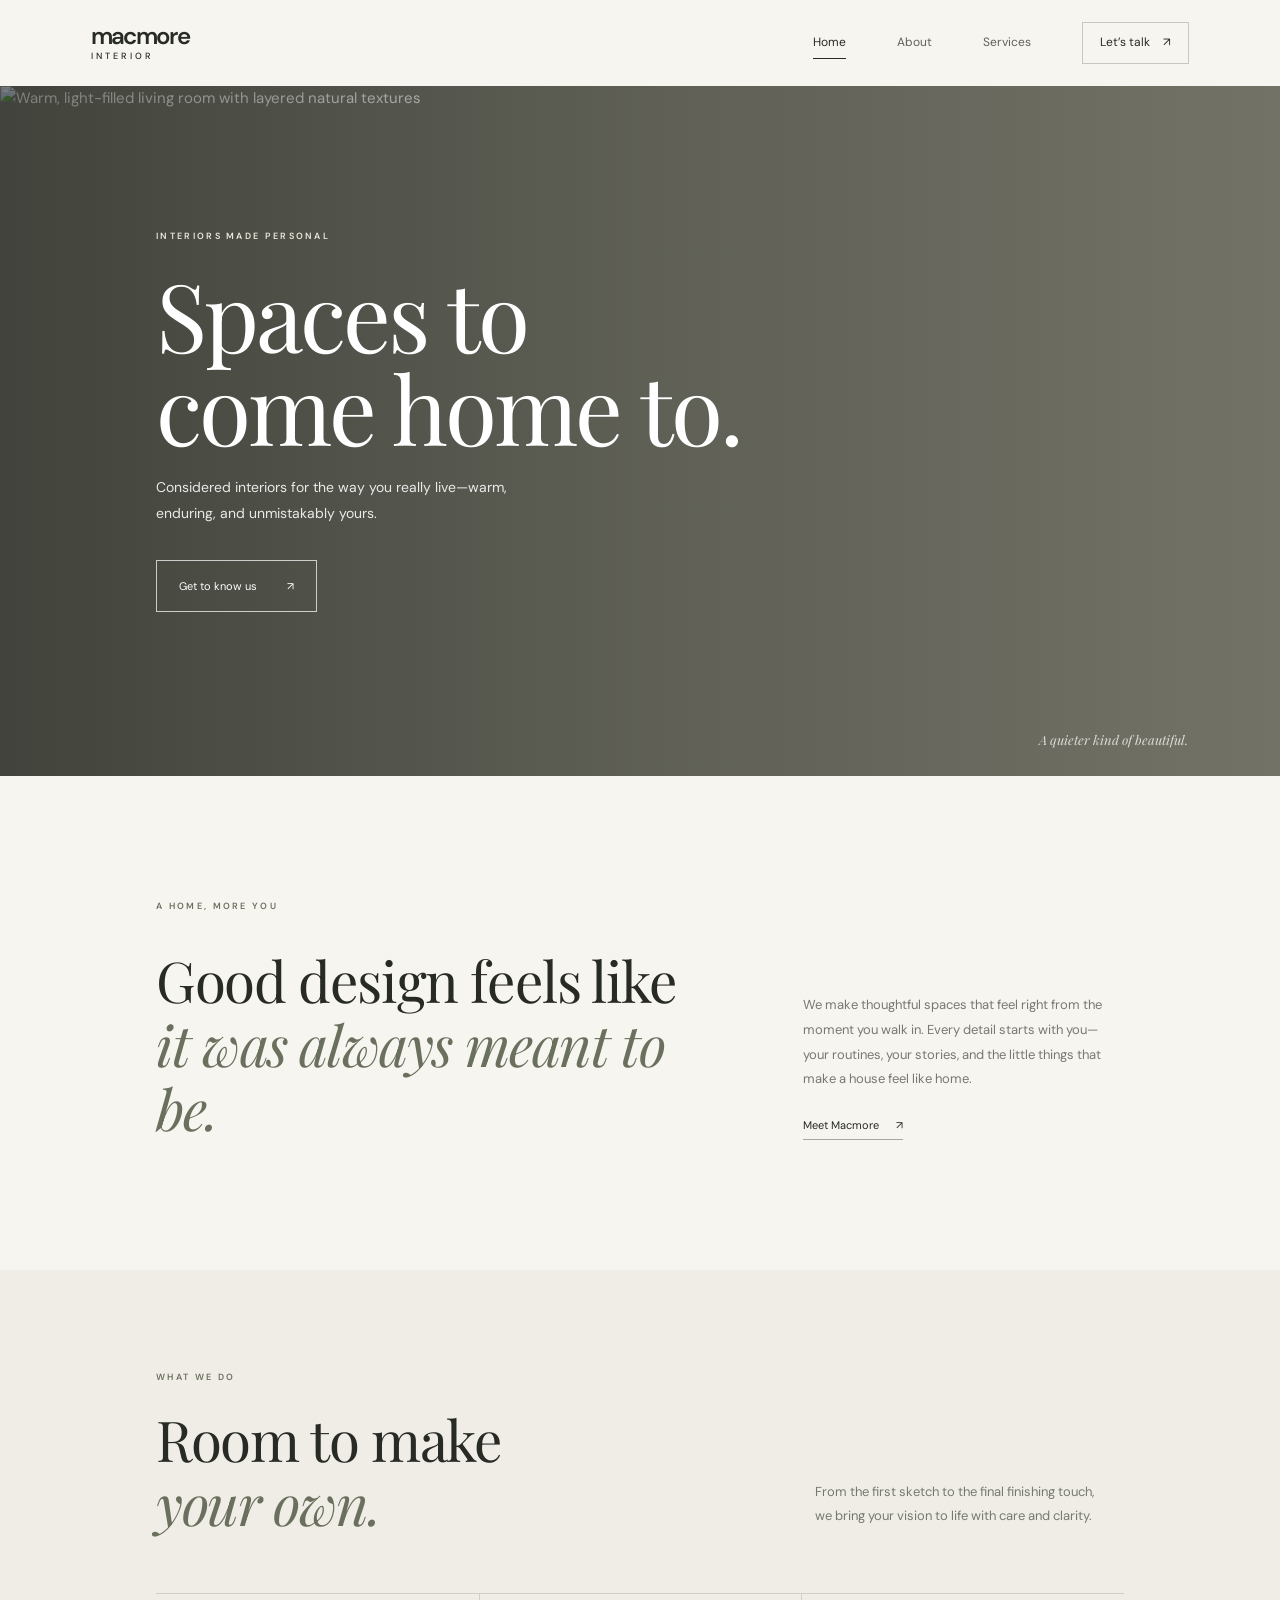
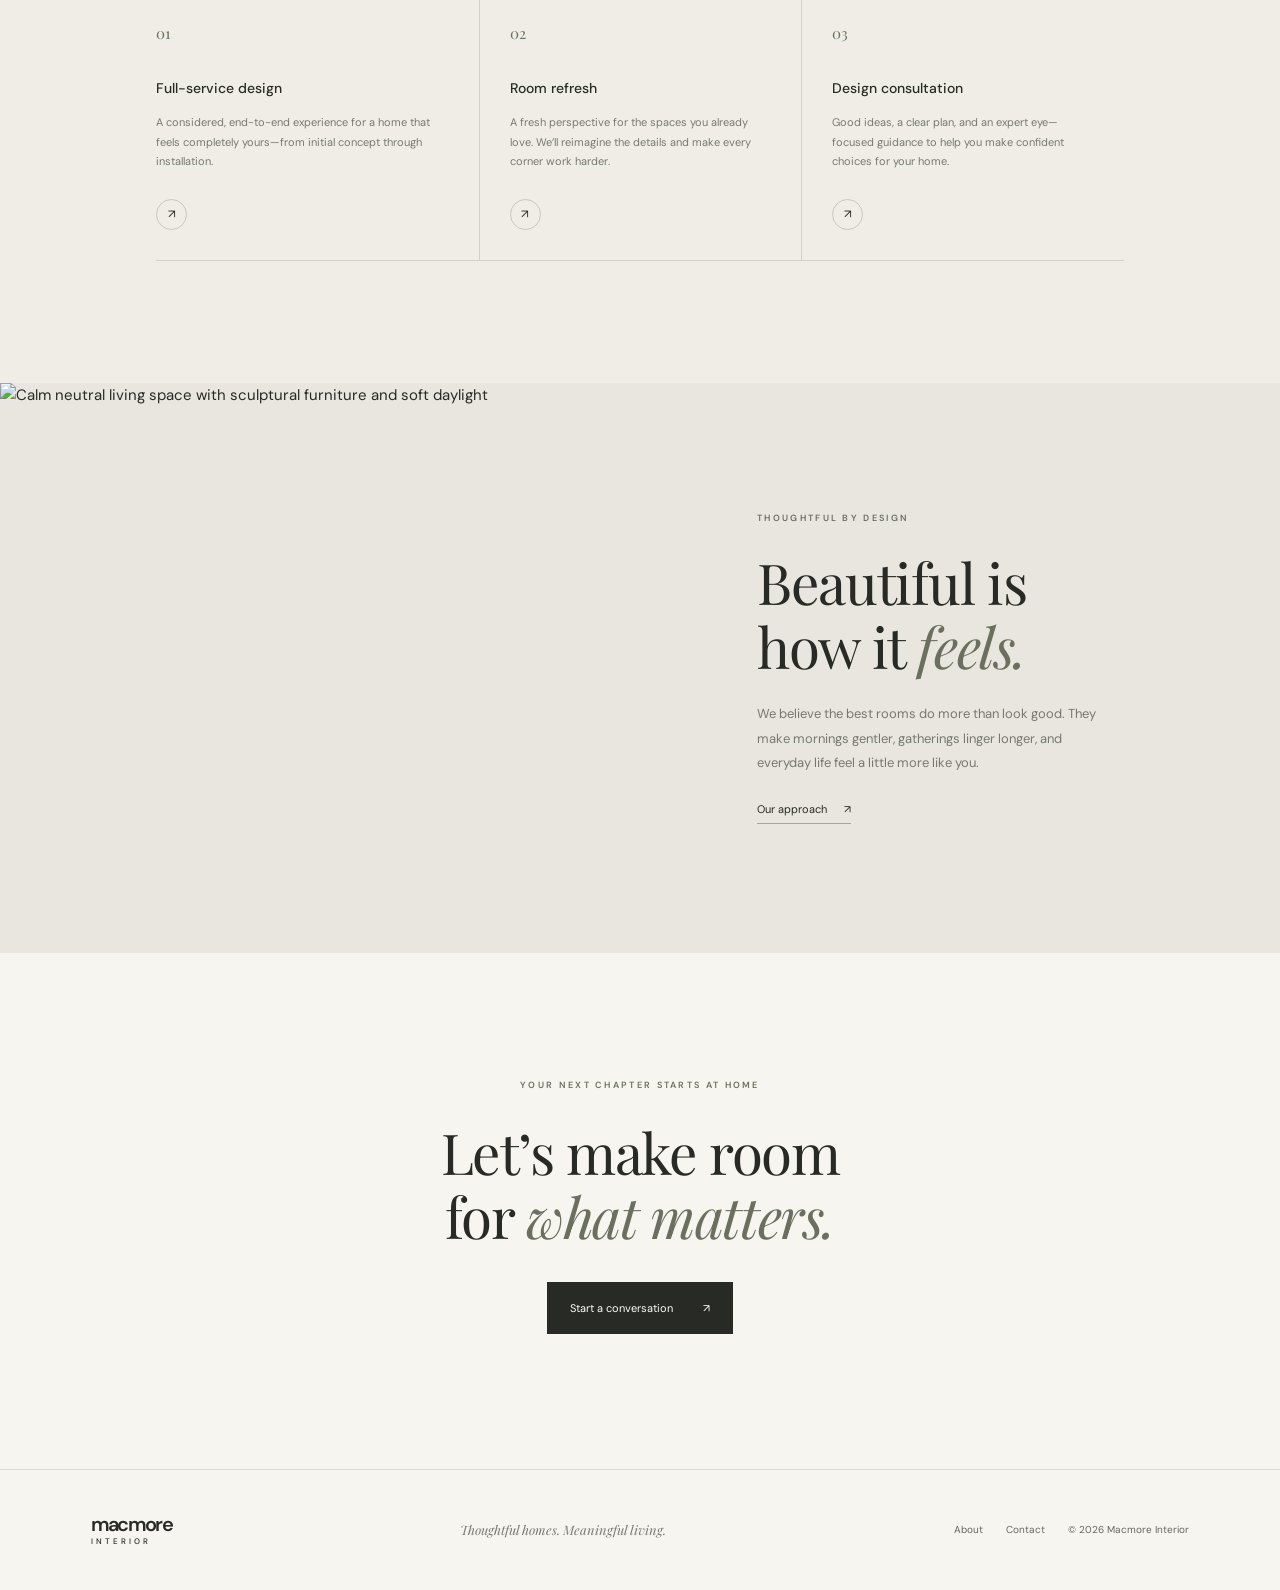
==== index.html @ ef2f01b0 "My interior design website files" ====
<!doctype html>
<html lang="en">
  <head>
    <meta charset="utf-8">
    <meta name="viewport" content="width=device-width, initial-scale=1">
    <meta name="theme-color" content="#f7f5f0">
    <meta name="description" content="Macmore Interior creates thoughtful, timeless interiors shaped around the way you live. Explore our design services and recent work.">
    <link rel="icon" href="data:,">
    <title>Macmore Interior | Spaces to come home to</title>
    <link rel="preconnect" href="https://fonts.googleapis.com">
    <link rel="preconnect" href="https://fonts.gstatic.com" crossorigin>
    <link href="https://fonts.googleapis.com/css2?family=DM+Sans:wght@400;500;600;700&family=Playfair+Display:wght@400;500;600&display=swap" rel="stylesheet">
    <link rel="stylesheet" href="style.css">
    <script src="script.js" defer></script>
  </head>
  <body>
    <header class="site-header">
      <a class="wordmark" href="index.html" aria-label="Macmore Interior home">macmore<span>interior</span></a>
      <button class="menu-toggle" type="button" aria-label="Open navigation" aria-expanded="false" aria-controls="primary-navigation">
        <span></span><span></span>
      </button>
      <nav class="site-nav" id="primary-navigation" aria-label="Main navigation">
        <a class="nav-link is-active" href="index.html" aria-current="page">Home</a>
        <a class="nav-link" href="about.html">About</a>
        <a class="nav-link" href="#services">Services</a>
        <a class="nav-link nav-contact" href="contact.html">Let’s talk <span aria-hidden="true">↗</span></a>
      </nav>
    </header>

    <main>
      <section class="hero">
        <img class="hero-image" src="https://images.unsplash.com/photo-1600210492486-724fe5c67fb0?auto=format&fit=crop&w=2200&q=85" alt="Warm, light-filled living room with layered natural textures">
        <div class="hero-shade"></div>
        <div class="hero-content">
          <p class="eyebrow eyebrow-light">INTERIORS MADE PERSONAL</p>
          <h1>Spaces to<br>come home to.</h1>
          <p class="hero-copy">Considered interiors for the way you really live—warm, enduring, and unmistakably yours.</p>
          <a class="button button-light" href="about.html">Get to know us <span aria-hidden="true">↗</span></a>
        </div>
        <p class="hero-caption">A quieter kind of beautiful.</p>
      </section>

      <section class="intro section-wrap">
        <p class="eyebrow">A HOME, MORE YOU</p>
        <div class="intro-content">
          <h2>Good design feels like<br><em>it was always meant to be.</em></h2>
          <div class="intro-note">
            <p>We make thoughtful spaces that feel right from the moment you walk in. Every detail starts with you—your routines, your stories, and the little things that make a house feel like home.</p>
            <a class="text-link" href="about.html">Meet Macmore <span aria-hidden="true">↗</span></a>
          </div>
        </div>
      </section>

      <section class="services section-wrap" id="services">
        <div class="section-heading">
          <div>
            <p class="eyebrow">WHAT WE DO</p>
            <h2>Room to make<br><em>your own.</em></h2>
          </div>
          <p class="section-aside">From the first sketch to the final finishing touch, we bring your vision to life with care and clarity.</p>
        </div>
        <div class="service-grid">
          <article class="service-card">
            <span class="service-number">01</span>
            <h3>Full-service design</h3>
            <p>A considered, end-to-end experience for a home that feels completely yours—from initial concept through installation.</p>
            <a class="round-link" href="contact.html" aria-label="Ask about full-service design">↗</a>
          </article>
          <article class="service-card">
            <span class="service-number">02</span>
            <h3>Room refresh</h3>
            <p>A fresh perspective for the spaces you already love. We’ll reimagine the details and make every corner work harder.</p>
            <a class="round-link" href="contact.html" aria-label="Ask about a room refresh">↗</a>
          </article>
          <article class="service-card">
            <span class="service-number">03</span>
            <h3>Design consultation</h3>
            <p>Good ideas, a clear plan, and an expert eye—focused guidance to help you make confident choices for your home.</p>
            <a class="round-link" href="contact.html" aria-label="Ask about a design consultation">↗</a>
          </article>
        </div>
      </section>

      <section class="feature">
        <div class="feature-image-wrap">
          <img src="https://images.unsplash.com/photo-1600607687939-ce8a6c25118c?auto=format&fit=crop&w=1400&q=85" alt="Calm neutral living space with sculptural furniture and soft daylight" loading="lazy">
        </div>
        <div class="feature-copy">
          <p class="eyebrow">THOUGHTFUL BY DESIGN</p>
          <h2>Beautiful is<br>how it <em>feels.</em></h2>
          <p>We believe the best rooms do more than look good. They make mornings gentler, gatherings linger longer, and everyday life feel a little more like you.</p>
          <a class="text-link" href="about.html">Our approach <span aria-hidden="true">↗</span></a>
        </div>
      </section>

      <section class="closing-cta section-wrap">
        <p class="eyebrow">YOUR NEXT CHAPTER STARTS AT HOME</p>
        <h2>Let’s make room<br>for <em>what matters.</em></h2>
        <a class="button button-dark" href="contact.html">Start a conversation <span aria-hidden="true">↗</span></a>
      </section>
    </main>

    <footer class="site-footer">
      <a class="wordmark footer-wordmark" href="index.html">macmore<span>interior</span></a>
      <p>Thoughtful homes. Meaningful living.</p>
      <div class="footer-links">
        <a href="about.html">About</a>
        <a href="contact.html">Contact</a>
        <span>© <span data-year></span> Macmore Interior</span>
      </div>
    </footer>
  </body>
</html>
---- style.css ----
:root {
  color-scheme: light;
  --paper: #f7f5f0;
  --paper-deep: #efede6;
  --ink: #282a25;
  --muted: #777970;
  --olive: #6b705e;
  --line: #dcdad2;
  --serif: "Playfair Display", Georgia, serif;
  --sans: "DM Sans", Arial, sans-serif;
}

* {
  box-sizing: border-box;
}

html {
  scroll-behavior: smooth;
}

body {
  margin: 0;
  background: var(--paper);
  color: var(--ink);
  font-family: var(--sans);
  font-size: 15px;
  line-height: 1.65;
  -webkit-font-smoothing: antialiased;
}

img {
  display: block;
  width: 100%;
}

a {
  color: inherit;
  text-decoration: none;
}

button,
input,
select,
textarea {
  font: inherit;
}

button,
a,
input,
select,
textarea {
  -webkit-tap-highlight-color: transparent;
}

a:focus-visible,
button:focus-visible,
input:focus-visible,
select:focus-visible,
textarea:focus-visible {
  outline: 2px solid var(--olive);
  outline-offset: 4px;
}

.site-header {
  position: relative;
  z-index: 5;
  display: flex;
  min-height: 86px;
  align-items: center;
  justify-content: space-between;
  padding: 0 7.1%;
  background: var(--paper);
}

.wordmark {
  display: inline-flex;
  flex-direction: column;
  font-size: 24px;
  font-weight: 600;
  letter-spacing: -1.7px;
  line-height: 0.93;
}

.wordmark span {
  margin-top: 5px;
  font-size: 9px;
  font-weight: 500;
  letter-spacing: 3px;
  text-transform: uppercase;
}

.site-nav {
  display: flex;
  align-items: center;
  gap: clamp(25px, 4vw, 58px);
}

.nav-link {
  position: relative;
  font-size: 12px;
  color: #5f6059;
  transition: color 180ms ease;
}

.nav-link:hover,
.nav-link.is-active {
  color: var(--ink);
}

.nav-link:not(.nav-contact)::after {
  position: absolute;
  right: 0;
  bottom: -6px;
  left: 0;
  height: 1px;
  background: currentColor;
  content: "";
  transform: scaleX(0);
  transform-origin: right;
  transition: transform 180ms ease;
}

.nav-link:not(.nav-contact):hover::after,
.nav-link:not(.nav-contact).is-active::after {
  transform: scaleX(1);
  transform-origin: left;
}

.nav-contact {
  display: inline-flex;
  min-height: 42px;
  align-items: center;
  gap: 13px;
  padding: 0 17px;
  border: 1px solid #c9c7bd;
  color: var(--ink);
  transition: background 180ms ease, border-color 180ms ease;
}

.nav-contact:hover,
.nav-contact.is-active {
  border-color: var(--ink);
  background: var(--ink);
  color: var(--paper);
}

.menu-toggle {
  display: none;
}

.hero {
  position: relative;
  display: flex;
  min-height: min(690px, calc(100svh - 86px));
  align-items: center;
  overflow: hidden;
  background: #77776b;
  color: #fff;
}

.hero-image,
.hero-shade {
  position: absolute;
  inset: 0;
  width: 100%;
  height: 100%;
}

.hero-image {
  object-fit: cover;
  object-position: center 57%;
}

.hero-shade {
  background: linear-gradient(90deg, rgb(27 29 25 / 58%) 0%, rgb(27 29 25 / 27%) 50%, rgb(27 29 25 / 5%) 100%);
}

.hero-content {
  position: relative;
  width: min(650px, 75%);
  margin-left: 12.2%;
  padding: 75px 0 95px;
}

.eyebrow {
  margin: 0 0 24px;
  color: var(--olive);
  font-size: 9px;
  font-weight: 600;
  letter-spacing: 2.3px;
  line-height: 1.5;
}

.eyebrow-light {
  color: #ebe8de;
}

h1,
h2,
h3,
p {
  margin-top: 0;
}

h1,
h2 {
  font-family: var(--serif);
  font-weight: 400;
}

.hero h1 {
  margin-bottom: 22px;
  font-size: clamp(56px, 7.4vw, 98px);
  letter-spacing: -3px;
  line-height: 0.98;
}

.hero-copy {
  max-width: 380px;
  margin-bottom: 34px;
  color: rgb(255 255 255 / 88%);
  font-size: 14px;
  line-height: 1.8;
}

.button {
  display: inline-flex;
  min-height: 52px;
  align-items: center;
  justify-content: center;
  gap: 30px;
  padding: 0 22px;
  border: 1px solid transparent;
  font-size: 11px;
  transition: background 180ms ease, color 180ms ease, border-color 180ms ease;
}

.button-light {
  border-color: rgb(255 255 255 / 72%);
  color: #fff;
}

.button-light:hover {
  background: #fff;
  color: var(--ink);
}

.button-dark {
  background: var(--ink);
  color: #fff;
}

.button-dark:hover {
  border-color: var(--ink);
  background: transparent;
  color: var(--ink);
}

.hero-caption {
  position: absolute;
  right: 7.2%;
  bottom: 26px;
  margin: 0;
  color: rgb(255 255 255 / 76%);
  font-family: var(--serif);
  font-size: 13px;
  font-style: italic;
}

.section-wrap {
  padding-right: 12.2%;
  padding-left: 12.2%;
}

.intro {
  padding-top: 124px;
  padding-bottom: 130px;
}

.intro > .eyebrow {
  margin-bottom: 34px;
}

.intro-content {
  display: grid;
  grid-template-columns: 1.28fr 0.72fr;
  align-items: end;
  gap: 8%;
}

.intro h2,
.section-heading h2,
.feature-copy h2,
.closing-cta h2,
.values-content h2,
.story-copy h2 {
  margin-bottom: 0;
  font-size: clamp(38px, 4.4vw, 58px);
  letter-spacing: -1.4px;
  line-height: 1.14;
}

h2 em,
h1 em {
  color: var(--olive);
  font-weight: 400;
}

.intro-note {
  max-width: 365px;
}

.intro-note p,
.section-aside,
.feature-copy > p:not(.eyebrow),
.story-copy > p {
  color: var(--muted);
  font-size: 13px;
  line-height: 1.9;
}

.intro-note p {
  margin-bottom: 20px;
}

.text-link {
  display: inline-flex;
  align-items: center;
  gap: 17px;
  padding-bottom: 5px;
  border-bottom: 1px solid #a6a69b;
  font-size: 11px;
  transition: gap 180ms ease;
}

.text-link:hover {
  gap: 24px;
}

.services {
  padding-top: 101px;
  padding-bottom: 122px;
  background: var(--paper-deep);
}

.section-heading {
  display: flex;
  align-items: end;
  justify-content: space-between;
  gap: 30px;
  margin-bottom: 58px;
}

.section-heading .eyebrow {
  margin-bottom: 22px;
}

.section-aside {
  width: 290px;
  margin: 0 2% 6px 0;
}

.service-grid {
  display: grid;
  grid-template-columns: repeat(3, 1fr);
  border-top: 1px solid #d2d0c8;
  border-bottom: 1px solid #d2d0c8;
}

.service-card {
  position: relative;
  min-height: 247px;
  padding: 27px 30px 30px 0;
}

.service-card + .service-card {
  padding-left: 30px;
  border-left: 1px solid #d2d0c8;
}

.service-number {
  display: block;
  margin-bottom: 31px;
  color: var(--olive);
  font-family: var(--serif);
  font-size: 15px;
}

.service-card h3 {
  margin-bottom: 13px;
  font-size: 14px;
  font-weight: 500;
}

.service-card p {
  max-width: 280px;
  margin-bottom: 27px;
  color: var(--muted);
  font-size: 11px;
  line-height: 1.8;
}

.round-link {
  display: grid;
  width: 31px;
  height: 31px;
  place-items: center;
  border: 1px solid #c9c7bd;
  border-radius: 50%;
  font-size: 12px;
  transition: background 180ms ease, color 180ms ease;
}

.round-link:hover {
  background: var(--ink);
  color: white;
}

.feature {
  display: grid;
  min-height: 570px;
  grid-template-columns: 1.05fr 0.95fr;
  background: #e8e6df;
}

.feature-image-wrap {
  min-height: 570px;
}

.feature-image-wrap img {
  height: 100%;
  object-fit: cover;
}

.feature-copy {
  display: flex;
  max-width: 610px;
  flex-direction: column;
  align-items: flex-start;
  justify-content: center;
  padding: 90px 13% 90px 14%;
}

.feature-copy .eyebrow {
  margin-bottom: 24px;
}

.feature-copy h2 {
  margin-bottom: 24px;
}

.feature-copy > p:not(.eyebrow) {
  max-width: 355px;
  margin-bottom: 24px;
}

.closing-cta {
  padding-top: 126px;
  padding-bottom: 135px;
  text-align: center;
}

.closing-cta .eyebrow {
  margin-bottom: 27px;
}

.closing-cta h2 {
  margin-bottom: 34px;
}

.page-hero {
  display: grid;
  min-height: 530px;
  grid-template-columns: 0.94fr 1.06fr;
  background: var(--paper-deep);
}

.page-hero-copy {
  display: flex;
  flex-direction: column;
  align-items: flex-start;
  justify-content: center;
  padding: 75px 8% 75px 13%;
}

.page-hero-copy .eyebrow {
  margin-bottom: 27px;
}

.page-hero h1,
.contact-intro h1 {
  margin-bottom: 22px;
  font-size: clamp(47px, 5.4vw, 72px);
  letter-spacing: -2px;
  line-height: 1.06;
}

.page-hero-copy > p:last-child {
  max-width: 410px;
  margin-bottom: 0;
  color: var(--muted);
  font-size: 13px;
  line-height: 1.9;
}

.page-hero-image {
  min-height: 530px;
}

.page-hero-image img {
  height: 100%;
  object-fit: cover;
}

.story {
  display: grid;
  grid-template-columns: 0.7fr 1.3fr;
  gap: 10%;
  padding-top: 123px;
  padding-bottom: 137px;
}

.story-label {
  display: flex;
  flex-direction: column;
  align-items: flex-start;
  justify-content: space-between;
}

.story-mark {
  color: #c8c8bb;
  font-family: var(--serif);
  font-size: clamp(75px, 11vw, 130px);
  line-height: 1;
}

.story-copy h2 {
  margin: 0 0 28px;
}

.story-copy > p {
  max-width: 620px;
}

.story-copy > p:last-child {
  margin-bottom: 0;
}

.values {
  display: grid;
  grid-template-columns: 1fr 1fr;
  background: var(--paper-deep);
}

.values-image {
  min-height: 700px;
}

.values-image img {
  height: 100%;
  object-fit: cover;
}

.values-content {
  padding: 92px 15% 85px 14%;
}

.values-content .eyebrow {
  margin-bottom: 22px;
}

.values-content h2 {
  margin-bottom: 39px;
}

.value-list article {
  display: grid;
  grid-template-columns: 35px 1fr;
  gap: 15px;
  padding: 19px 0;
  border-top: 1px solid #d2d0c8;
}

.value-list article > span {
  padding-top: 2px;
  color: var(--olive);
  font-family: var(--serif);
  font-size: 14px;
}

.value-list h3 {
  margin-bottom: 5px;
  font-size: 13px;
  font-weight: 500;
}

.value-list p {
  max-width: 345px;
  margin-bottom: 0;
  color: var(--muted);
  font-size: 11px;
  line-height: 1.8;
}

.contact-intro {
  padding-top: 109px;
  padding-bottom: 61px;
  text-align: center;
}

.contact-intro .eyebrow {
  margin-bottom: 22px;
}

.contact-intro h1 {
  font-size: clamp(51px, 6vw, 76px);
}

.contact-lede {
  max-width: 490px;
  margin: 0 auto;
  color: var(--muted);
  font-size: 13px;
  line-height: 1.9;
}

.contact-layout {
  display: grid;
  grid-template-columns: 0.8fr 1.2fr;
  gap: 12%;
  padding-top: 40px;
  padding-bottom: 132px;
}

.contact-details {
  display: flex;
  flex-direction: column;
  justify-content: space-between;
  padding: 10px 0 18px;
}

.contact-details .eyebrow {
  margin-bottom: 15px;
}

.contact-detail-copy {
  max-width: 290px;
  color: var(--muted);
  font-size: 12px;
  line-height: 1.9;
}

.contact-note {
  display: flex;
  align-items: center;
  gap: 15px;
  margin-top: 55px;
  color: var(--olive);
}

.note-star {
  font-size: 25px;
}

.contact-note p {
  margin: 0;
  font-family: var(--serif);
  font-size: 14px;
  font-style: italic;
  line-height: 1.6;
}

.contact-form {
  display: flex;
  flex-direction: column;
}

.form-row {
  display: flex;
  flex-direction: column;
  margin-bottom: 24px;
}

.form-row label {
  margin-bottom: 9px;
  font-size: 11px;
}

.form-row label span {
  color: var(--olive);
}

.form-row input,
.form-row select,
.form-row textarea {
  width: 100%;
  padding: 13px 14px;
  border: 1px solid var(--line);
  border-radius: 0;
  background: #fbfaf7;
  color: var(--ink);
  font-size: 12px;
}

.form-row input,
.form-row select {
  min-height: 47px;
}

.form-row textarea {
  min-height: 132px;
  resize: vertical;
}

.form-row input::placeholder,
.form-row textarea::placeholder {
  color: #a3a39b;
}

.form-submit {
  align-self: flex-start;
  cursor: pointer;
}

.form-status {
  min-height: 24px;
  margin: 13px 0 0;
  color: var(--olive);
  font-size: 11px;
}

.site-footer {
  display: flex;
  min-height: 121px;
  align-items: center;
  justify-content: space-between;
  gap: 24px;
  padding: 25px 7.1%;
  border-top: 1px solid var(--line);
}

.footer-wordmark {
  font-size: 20px;
}

.footer-wordmark span {
  font-size: 8px;
}

.site-footer > p {
  margin: 0;
  color: var(--muted);
  font-family: var(--serif);
  font-size: 13px;
  font-style: italic;
}

.footer-links {
  display: flex;
  align-items: center;
  gap: 23px;
  color: #65665e;
  font-size: 10px;
}

.footer-links a:hover {
  color: var(--ink);
}

@media (min-width: 1500px) {
  .hero {
    min-height: 760px;
  }

  .section-wrap {
    padding-right: max(12.2%, calc((100% - 1170px) / 2));
    padding-left: max(12.2%, calc((100% - 1170px) / 2));
  }
}

@media (max-width: 900px) {
  .site-header {
    min-height: 75px;
    padding: 0 6%;
  }

  .hero {
    min-height: 600px;
  }

  .hero-content {
    margin-left: 8%;
  }

  .section-wrap {
    padding-right: 8%;
    padding-left: 8%;
  }

  .intro {
    padding-top: 95px;
    padding-bottom: 100px;
  }

  .intro-content {
    grid-template-columns: 1fr 0.82fr;
    gap: 5%;
  }

  .feature-copy {
    padding-right: 10%;
    padding-left: 11%;
  }

  .page-hero-copy {
    padding-left: 9%;
  }

  .values-content {
    padding-right: 9%;
    padding-left: 9%;
  }

  .contact-layout {
    gap: 8%;
  }
}

@media (max-width: 640px) {
  body {
    font-size: 14px;
  }

  .site-header {
    min-height: 70px;
    padding: 0 6%;
  }

  .wordmark {
    font-size: 22px;
  }

  .menu-toggle {
    display: flex;
    width: 42px;
    height: 42px;
    flex-direction: column;
    align-items: center;
    justify-content: center;
    gap: 6px;
    border: 1px solid var(--line);
    background: transparent;
    cursor: pointer;
  }

  .menu-toggle span {
    width: 17px;
    height: 1px;
    background: var(--ink);
    transition: transform 180ms ease;
  }

  .menu-toggle[aria-expanded="true"] span:first-child {
    transform: translateY(3.5px) rotate(45deg);
  }

  .menu-toggle[aria-expanded="true"] span:last-child {
    transform: translateY(-3.5px) rotate(-45deg);
  }

  .site-nav {
    position: absolute;
    top: 100%;
    right: 0;
    left: 0;
    display: none;
    align-items: stretch;
    gap: 0;
    padding: 8px 6% 22px;
    border-top: 1px solid var(--line);
    background: var(--paper);
  }

  .site-nav.is-open {
    display: flex;
    flex-direction: column;
  }

  .nav-link {
    padding: 13px 0;
  }

  .nav-link:not(.nav-contact)::after {
    display: none;
  }

  .nav-contact {
    align-self: flex-start;
    margin-top: 8px;
    padding: 0 16px;
  }

  .hero {
    min-height: 660px;
    min-height: min(720px, calc(100svh - 70px));
    align-items: flex-end;
  }

  .hero-image {
    object-position: 60% center;
  }

  .hero-shade {
    background: linear-gradient(0deg, rgb(27 29 25 / 68%) 0%, rgb(27 29 25 / 27%) 65%, rgb(27 29 25 / 8%) 100%);
  }

  .hero-content {
    width: 88%;
    margin: 0 auto;
    padding: 0 0 95px;
  }

  .hero h1 {
    font-size: clamp(58px, 15vw, 82px);
    letter-spacing: -2px;
  }

  .hero-copy {
    max-width: 330px;
    font-size: 13px;
  }

  .hero-caption {
    right: 6%;
    bottom: 17px;
    font-size: 12px;
  }

  .section-wrap {
    padding-right: 7%;
    padding-left: 7%;
  }

  .intro {
    padding-top: 77px;
    padding-bottom: 80px;
  }

  .intro-content,
  .section-heading,
  .service-grid,
  .feature,
  .page-hero,
  .story,
  .values,
  .contact-layout {
    grid-template-columns: 1fr;
  }

  .intro-content {
    gap: 25px;
  }

  .intro h2,
  .section-heading h2,
  .feature-copy h2,
  .closing-cta h2,
  .values-content h2,
  .story-copy h2 {
    font-size: clamp(39px, 10vw, 53px);
  }

  .intro-note {
    max-width: 460px;
  }

  .services {
    padding-top: 75px;
    padding-bottom: 80px;
  }

  .section-heading {
    align-items: flex-start;
    gap: 18px;
    margin-bottom: 36px;
  }

  .section-aside {
    width: auto;
    max-width: 370px;
    margin: 0;
  }

  .service-grid {
    border-bottom: 0;
  }

  .service-card,
  .service-card + .service-card {
    min-height: 0;
    padding: 24px 0;
    border-bottom: 1px solid #d2d0c8;
    border-left: 0;
  }

  .service-number {
    margin-bottom: 15px;
  }

  .service-card p {
    max-width: 390px;
  }

  .feature {
    display: flex;
    flex-direction: column;
  }

  .feature-image-wrap {
    min-height: 340px;
    height: 67vw;
  }

  .feature-copy {
    max-width: none;
    padding: 64px 7% 71px;
  }

  .closing-cta {
    padding-top: 85px;
    padding-bottom: 90px;
  }

  .page-hero-copy {
    padding: 75px 7%;
  }

  .page-hero h1 {
    font-size: clamp(47px, 12vw, 66px);
  }

  .page-hero-image {
    min-height: 360px;
    height: 78vw;
    max-height: 500px;
  }

  .story {
    gap: 36px;
    padding-top: 78px;
    padding-bottom: 85px;
  }

  .story-mark {
    display: none;
  }

  .story-copy h2 {
    margin-bottom: 22px;
  }

  .values-image {
    min-height: 360px;
    height: 78vw;
    max-height: 500px;
  }

  .values-content {
    padding: 70px 7% 74px;
  }

  .values-content h2 {
    margin-bottom: 27px;
  }

  .contact-intro {
    padding-top: 76px;
    padding-bottom: 31px;
  }

  .contact-intro h1 {
    font-size: clamp(51px, 13vw, 69px);
  }

  .contact-layout {
    gap: 27px;
    padding-top: 30px;
    padding-bottom: 85px;
  }

  .contact-note {
    display: none;
  }

  .contact-details {
    padding-bottom: 0;
  }

  .site-footer {
    align-items: flex-start;
    flex-wrap: wrap;
    gap: 20px 35px;
    padding: 29px 7%;
  }

  .site-footer > p {
    align-self: center;
    margin-left: auto;
    font-size: 11px;
  }

  .footer-links {
    width: 100%;
    flex-wrap: wrap;
    gap: 16px;
    padding-top: 4px;
    border-top: 1px solid var(--line);
  }
}

@media (prefers-reduced-motion: reduce) {
  *,
  *::before,
  *::after {
    scroll-behavior: auto !important;
    transition-duration: 0.01ms !important;
  }
}
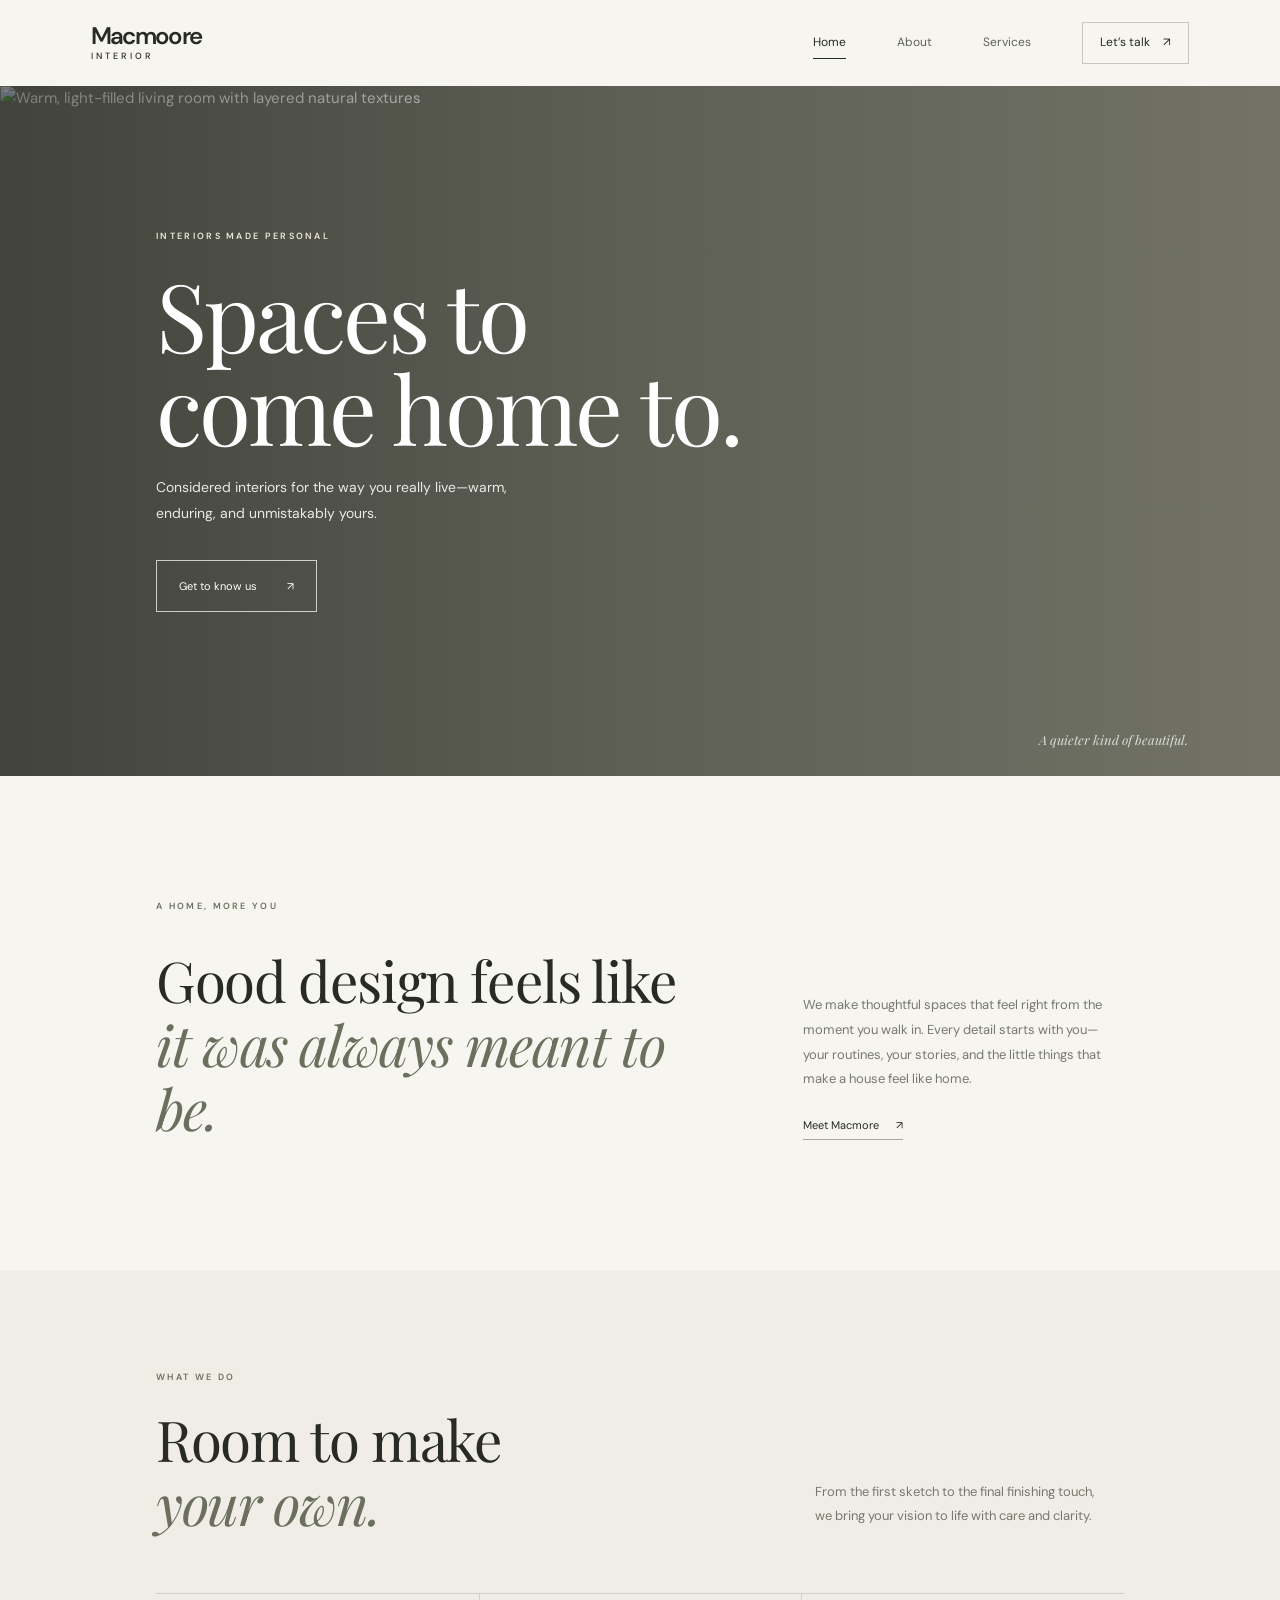
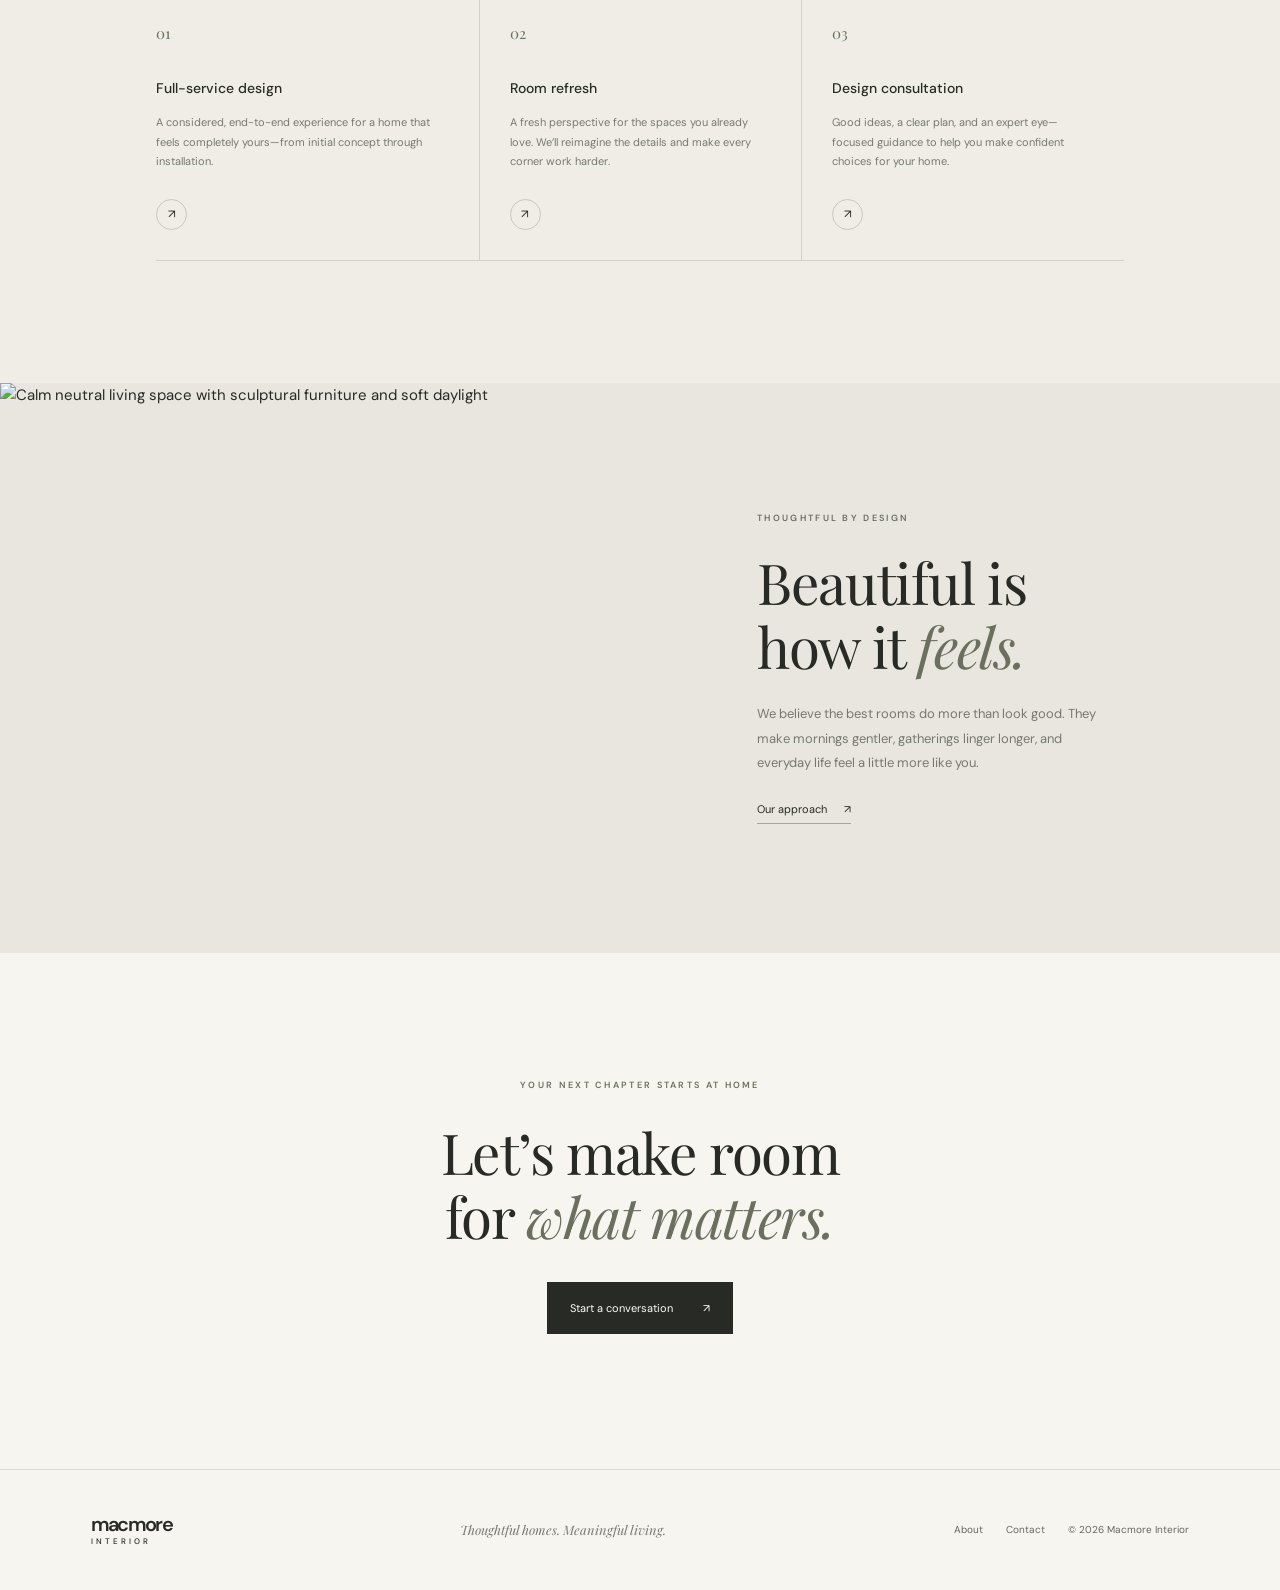
==== commit c581c3cf: "Macmoore name updating" ====
--- a/index.html
+++ b/index.html
@@ -15,7 +15,7 @@
   </head>
   <body>
     <header class="site-header">
-      <a class="wordmark" href="index.html" aria-label="Macmore Interior home">macmore<span>interior</span></a>
+      <a class="wordmark" href="index.html" aria-label="Macmore Interior home">Macmoore<span>interior</span></a>
       <button class="menu-toggle" type="button" aria-label="Open navigation" aria-expanded="false" aria-controls="primary-navigation">
         <span></span><span></span>
       </button>
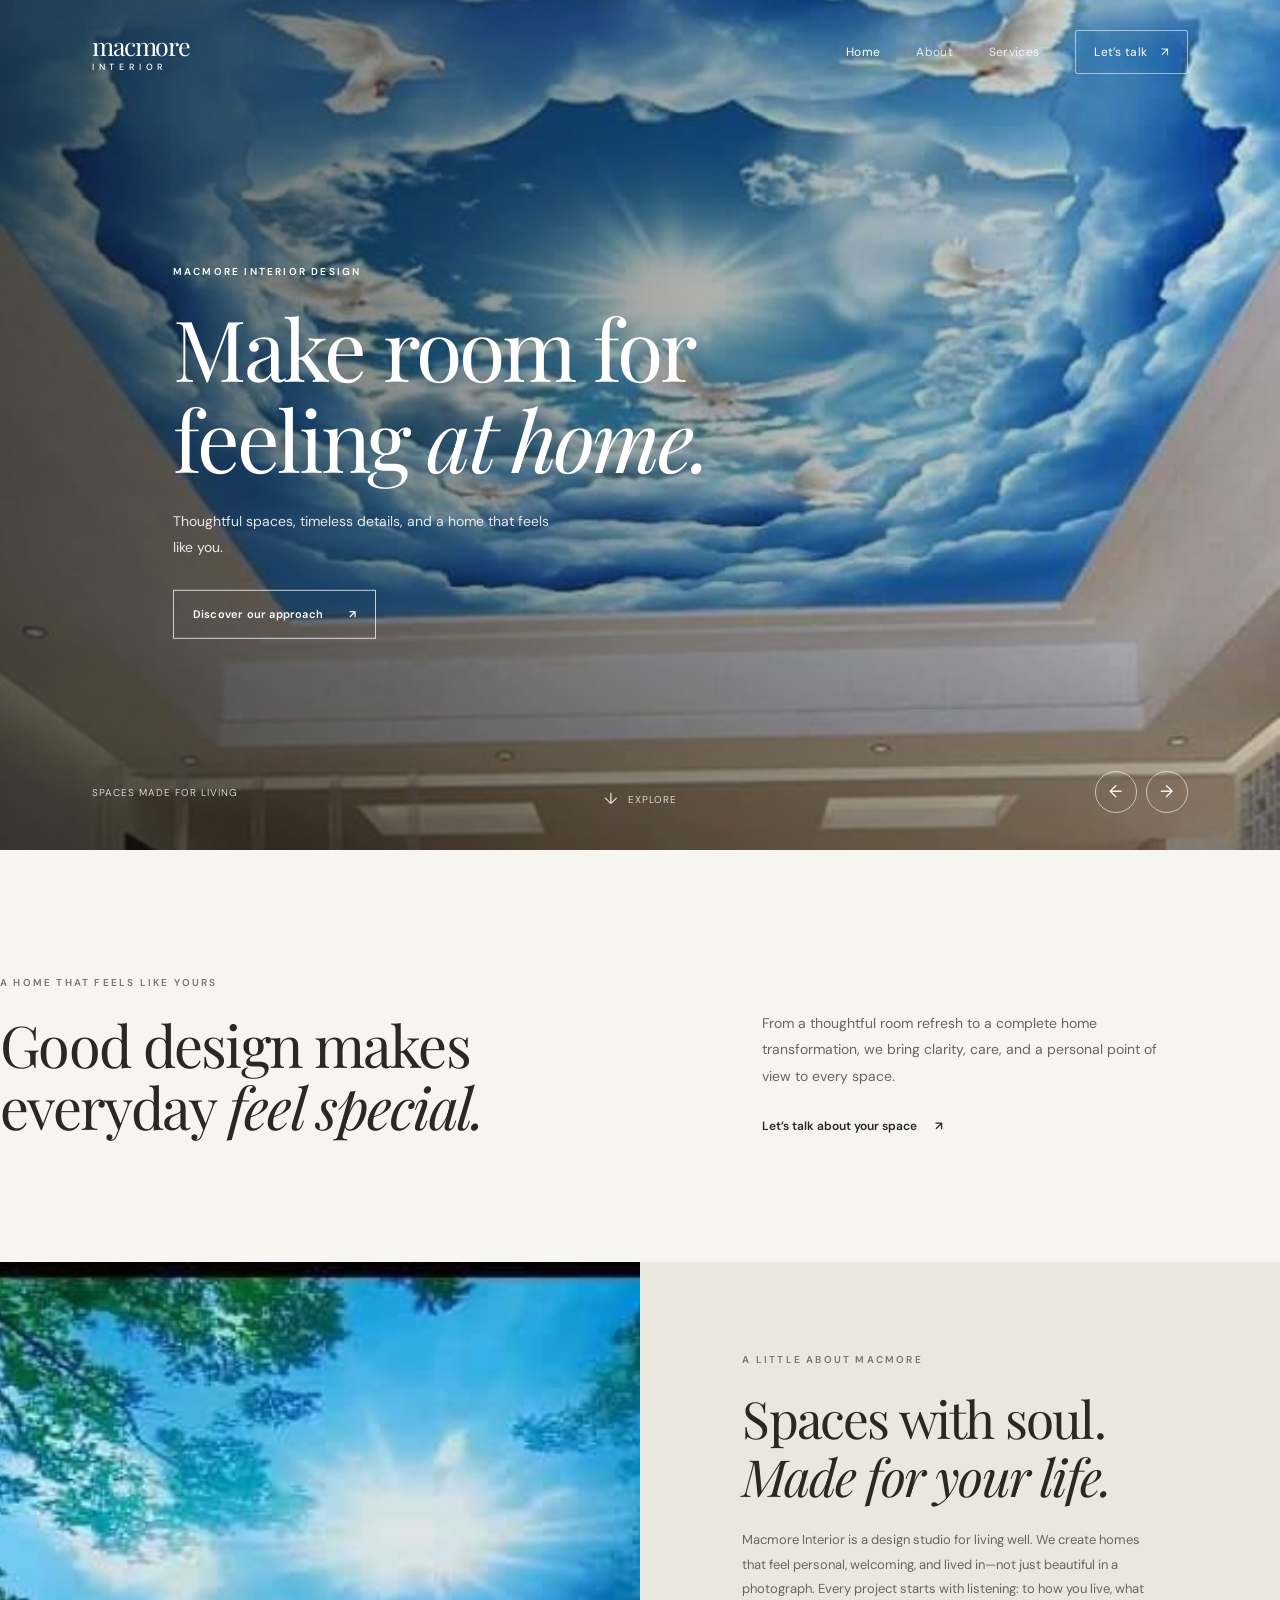
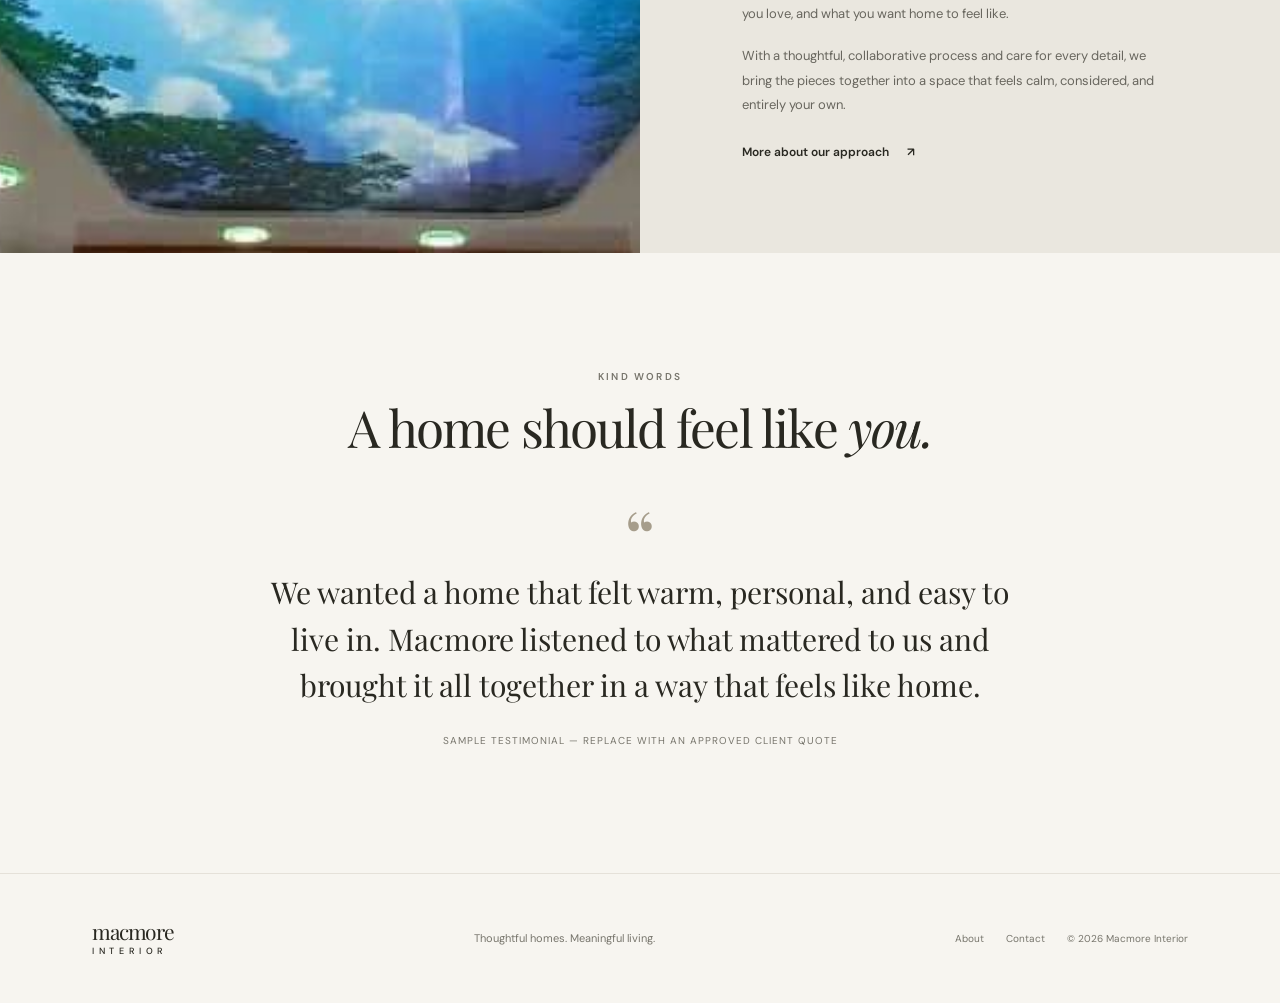
==== commit 1b894f07: "Add files via upload" ====
--- a/index.html
+++ b/index.html
@@ -3,19 +3,20 @@
   <head>
     <meta charset="utf-8">
     <meta name="viewport" content="width=device-width, initial-scale=1">
-    <meta name="theme-color" content="#f7f5f0">
-    <meta name="description" content="Macmore Interior creates thoughtful, timeless interiors shaped around the way you live. Explore our design services and recent work.">
+    <meta name="theme-color" content="#27251f">
+    <meta name="description" content="Macmore Interior creates thoughtful, timeless homes that feel personal, welcoming, and lived in.">
     <link rel="icon" href="data:,">
-    <title>Macmore Interior | Spaces to come home to</title>
+    <title>Macmore Interior | Thoughtful homes, meaningful living</title>
     <link rel="preconnect" href="https://fonts.googleapis.com">
     <link rel="preconnect" href="https://fonts.gstatic.com" crossorigin>
     <link href="https://fonts.googleapis.com/css2?family=DM+Sans:wght@400;500;600;700&family=Playfair+Display:wght@400;500;600&display=swap" rel="stylesheet">
+    <link rel="stylesheet" href="https://cdn.jsdelivr.net/npm/bootstrap@5.3.7/dist/css/bootstrap.min.css">
     <link rel="stylesheet" href="style.css">
     <script src="script.js" defer></script>
   </head>
-  <body>
-    <header class="site-header">
-      <a class="wordmark" href="index.html" aria-label="Macmore Interior home">Macmoore<span>interior</span></a>
+  <body class="home-page">
+    <header class="site-header home-header">
+      <a class="wordmark" href="index.html" aria-label="Macmore Interior home">macmore<span>interior</span></a>
       <button class="menu-toggle" type="button" aria-label="Open navigation" aria-expanded="false" aria-controls="primary-navigation">
         <span></span><span></span>
       </button>
@@ -28,75 +29,63 @@
     </header>
 
     <main>
-      <section class="hero">
-        <img class="hero-image" src="https://images.unsplash.com/photo-1600210492486-724fe5c67fb0?auto=format&fit=crop&w=2200&q=85" alt="Warm, light-filled living room with layered natural textures">
-        <div class="hero-shade"></div>
-        <div class="hero-content">
-          <p class="eyebrow eyebrow-light">INTERIORS MADE PERSONAL</p>
-          <h1>Spaces to<br>come home to.</h1>
-          <p class="hero-copy">Considered interiors for the way you really live—warm, enduring, and unmistakably yours.</p>
-          <a class="button button-light" href="about.html">Get to know us <span aria-hidden="true">↗</span></a>
+      <section class="home-hero" aria-label="Macmore Interior design inspiration">
+        <div id="heroCarousel" class="carousel slide carousel-fade hero-carousel" data-bs-ride="carousel" data-bs-interval="5500">
+          <div class="carousel-inner">
+            <div class="carousel-item active hero-slide" role="img" aria-label="Warm, thoughtfully designed interior" style="background-image: url('images/interior image 10.jpeg')"></div>
+            <div class="carousel-item hero-slide" role="img" aria-label="A welcoming modern living space" style="background-image: url('images/interior image 2.jpeg')"></div>
+            <div class="carousel-item hero-slide" role="img" aria-label="Carefully layered interior details" style="background-image: url('images/interior image 3.jpeg')"></div>
+            <div class="carousel-item hero-slide" role="img" aria-label="A calm and comfortable home" style="background-image: url('images/interior image 4.jpeg')"></div>
+            <div class="carousel-item hero-slide" role="img" aria-label="A timeless interior with natural materials" style="background-image: url('images/interior image 12.jpeg')"></div>
+          </div>
         </div>
-        <p class="hero-caption">A quieter kind of beautiful.</p>
+        <div class="hero-shade" aria-hidden="true"></div>
+        <div class="hero-copy">
+          <p class="eyebrow">MACMORE INTERIOR DESIGN</p>
+          <h1>Make room for<br>feeling <em>at home.</em></h1>
+          <p>Thoughtful spaces, timeless details, and a home that feels like you.</p>
+          <a class="button button-light" href="about.html">Discover our approach <span aria-hidden="true">↗</span></a>
+        </div>
+        <div class="hero-bottom">
+          <span>Spaces made for living</span>
+          <div class="hero-controls" aria-label="Background image controls">
+            <button type="button" data-bs-target="#heroCarousel" data-bs-slide="prev" aria-label="Previous background image">←</button>
+            <button type="button" data-bs-target="#heroCarousel" data-bs-slide="next" aria-label="Next background image">→</button>
+          </div>
+        </div>
+        <a class="scroll-cue" href="#services"><span aria-hidden="true">↓</span> Explore</a>
       </section>
 
-      <section class="intro section-wrap">
-        <p class="eyebrow">A HOME, MORE YOU</p>
-        <div class="intro-content">
-          <h2>Good design feels like<br><em>it was always meant to be.</em></h2>
-          <div class="intro-note">
-            <p>We make thoughtful spaces that feel right from the moment you walk in. Every detail starts with you—your routines, your stories, and the little things that make a house feel like home.</p>
-            <a class="text-link" href="about.html">Meet Macmore <span aria-hidden="true">↗</span></a>
-          </div>
+      <section class="home-intro section-wrap" id="services">
+        <div>
+          <p class="eyebrow">A HOME THAT FEELS LIKE YOURS</p>
+          <h2>Good design makes<br>everyday <em>feel special.</em></h2>
+        </div>
+        <div class="home-intro-copy">
+          <p>From a thoughtful room refresh to a complete home transformation, we bring clarity, care, and a personal point of view to every space.</p>
+          <a class="text-link" href="contact.html">Let’s talk about your space <span aria-hidden="true">↗</span></a>
         </div>
       </section>
 
-      <section class="services section-wrap" id="services">
-        <div class="section-heading">
-          <div>
-            <p class="eyebrow">WHAT WE DO</p>
-            <h2>Room to make<br><em>your own.</em></h2>
-          </div>
-          <p class="section-aside">From the first sketch to the final finishing touch, we bring your vision to life with care and clarity.</p>
-        </div>
-        <div class="service-grid">
-          <article class="service-card">
-            <span class="service-number">01</span>
-            <h3>Full-service design</h3>
-            <p>A considered, end-to-end experience for a home that feels completely yours—from initial concept through installation.</p>
-            <a class="round-link" href="contact.html" aria-label="Ask about full-service design">↗</a>
-          </article>
-          <article class="service-card">
-            <span class="service-number">02</span>
-            <h3>Room refresh</h3>
-            <p>A fresh perspective for the spaces you already love. We’ll reimagine the details and make every corner work harder.</p>
-            <a class="round-link" href="contact.html" aria-label="Ask about a room refresh">↗</a>
-          </article>
-          <article class="service-card">
-            <span class="service-number">03</span>
-            <h3>Design consultation</h3>
-            <p>Good ideas, a clear plan, and an expert eye—focused guidance to help you make confident choices for your home.</p>
-            <a class="round-link" href="contact.html" aria-label="Ask about a design consultation">↗</a>
-          </article>
+      <section class="home-about" id="about">
+        <div class="home-about-image" role="img" aria-label="A warm, thoughtfully designed living room" style="background-image: url('images/interior image 7.jpeg')"></div>
+        <div class="home-about-copy">
+          <p class="eyebrow">A LITTLE ABOUT MACMORE</p>
+          <h2>Spaces with soul.<br><em>Made for your life.</em></h2>
+          <p>Macmore Interior is a design studio for living well. We create homes that feel personal, welcoming, and lived in—not just beautiful in a photograph. Every project starts with listening: to how you live, what you love, and what you want home to feel like.</p>
+          <p>With a thoughtful, collaborative process and care for every detail, we bring the pieces together into a space that feels calm, considered, and entirely your own.</p>
+          <a class="text-link" href="about.html">More about our approach <span aria-hidden="true">↗</span></a>
         </div>
       </section>
 
-      <section class="feature">
-        <div class="feature-image-wrap">
-          <img src="https://images.unsplash.com/photo-1600607687939-ce8a6c25118c?auto=format&fit=crop&w=1400&q=85" alt="Calm neutral living space with sculptural furniture and soft daylight" loading="lazy">
-        </div>
-        <div class="feature-copy">
-          <p class="eyebrow">THOUGHTFUL BY DESIGN</p>
-          <h2>Beautiful is<br>how it <em>feels.</em></h2>
-          <p>We believe the best rooms do more than look good. They make mornings gentler, gatherings linger longer, and everyday life feel a little more like you.</p>
-          <a class="text-link" href="about.html">Our approach <span aria-hidden="true">↗</span></a>
-        </div>
-      </section>
-
-      <section class="closing-cta section-wrap">
-        <p class="eyebrow">YOUR NEXT CHAPTER STARTS AT HOME</p>
-        <h2>Let’s make room<br>for <em>what matters.</em></h2>
-        <a class="button button-dark" href="contact.html">Start a conversation <span aria-hidden="true">↗</span></a>
+      <section class="testimonial section-wrap" aria-labelledby="testimonial-title">
+        <p class="eyebrow">KIND WORDS</p>
+        <h2 id="testimonial-title">A home should feel like <em>you.</em></h2>
+        <blockquote>
+          <span class="quote-mark" aria-hidden="true">“</span>
+          <p>We wanted a home that felt warm, personal, and easy to live in. Macmore listened to what mattered to us and brought it all together in a way that feels like home.</p>
+          <footer>Sample testimonial — replace with an approved client quote</footer>
+        </blockquote>
       </section>
     </main>
 
@@ -109,5 +98,7 @@
         <span>© <span data-year></span> Macmore Interior</span>
       </div>
     </footer>
+
+    <script src="https://cdn.jsdelivr.net/npm/bootstrap@5.3.7/dist/js/bootstrap.bundle.min.js"></script>
   </body>
 </html>
--- a/style.css
+++ b/style.css
@@ -1,11 +1,8 @@
 :root {
   color-scheme: light;
+  --ink: #292821;
   --paper: #f7f5f0;
-  --paper-deep: #efede6;
-  --ink: #282a25;
-  --muted: #777970;
-  --olive: #6b705e;
-  --line: #dcdad2;
+  --muted: #77756c;
   --serif: "Playfair Display", Georgia, serif;
   --sans: "DM Sans", Arial, sans-serif;
 }
@@ -23,143 +20,91 @@
   background: var(--paper);
   color: var(--ink);
   font-family: var(--sans);
-  font-size: 15px;
-  line-height: 1.65;
-  -webkit-font-smoothing: antialiased;
-}
-
-img {
+}
+
+.home-page {
+  min-width: 320px;
+}
+
+.home-header {
+  position: absolute;
+  z-index: 5;
+  top: 0;
+  left: 0;
+  display: flex;
+  width: 100%;
+  align-items: center;
+  justify-content: space-between;
+  padding: 30px 7.2%;
+  color: #fff;
+}
+
+.wordmark {
+  color: inherit;
+  font-family: var(--serif);
+  font-size: 25px;
+  letter-spacing: -1.2px;
+  line-height: 1;
+  text-decoration: none;
+}
+
+.wordmark span {
   display: block;
-  width: 100%;
-}
-
-a {
-  color: inherit;
-  text-decoration: none;
-}
-
-button,
-input,
-select,
-textarea {
-  font: inherit;
-}
-
-button,
-a,
-input,
-select,
-textarea {
-  -webkit-tap-highlight-color: transparent;
-}
-
-a:focus-visible,
-button:focus-visible,
-input:focus-visible,
-select:focus-visible,
-textarea:focus-visible {
-  outline: 2px solid var(--olive);
-  outline-offset: 4px;
-}
-
-.site-header {
-  position: relative;
-  z-index: 5;
-  display: flex;
-  min-height: 86px;
-  align-items: center;
-  justify-content: space-between;
-  padding: 0 7.1%;
-  background: var(--paper);
-}
-
-.wordmark {
-  display: inline-flex;
-  flex-direction: column;
-  font-size: 24px;
-  font-weight: 600;
-  letter-spacing: -1.7px;
-  line-height: 0.93;
-}
-
-.wordmark span {
   margin-top: 5px;
+  font-family: var(--sans);
   font-size: 9px;
   font-weight: 500;
-  letter-spacing: 3px;
+  letter-spacing: 4.6px;
   text-transform: uppercase;
 }
 
 .site-nav {
   display: flex;
   align-items: center;
-  gap: clamp(25px, 4vw, 58px);
-}
-
-.nav-link {
-  position: relative;
+  gap: 36px;
+}
+
+.site-nav .nav-link {
+  padding: 10px 0;
+  color: inherit;
   font-size: 12px;
-  color: #5f6059;
-  transition: color 180ms ease;
-}
-
-.nav-link:hover,
-.nav-link.is-active {
-  color: var(--ink);
-}
-
-.nav-link:not(.nav-contact)::after {
-  position: absolute;
-  right: 0;
-  bottom: -6px;
-  left: 0;
-  height: 1px;
-  background: currentColor;
-  content: "";
-  transform: scaleX(0);
-  transform-origin: right;
-  transition: transform 180ms ease;
-}
-
-.nav-link:not(.nav-contact):hover::after,
-.nav-link:not(.nav-contact).is-active::after {
-  transform: scaleX(1);
-  transform-origin: left;
-}
-
-.nav-contact {
-  display: inline-flex;
-  min-height: 42px;
-  align-items: center;
-  gap: 13px;
-  padding: 0 17px;
-  border: 1px solid #c9c7bd;
-  color: var(--ink);
-  transition: background 180ms ease, border-color 180ms ease;
-}
-
-.nav-contact:hover,
-.nav-contact.is-active {
-  border-color: var(--ink);
-  background: var(--ink);
-  color: var(--paper);
+  letter-spacing: 0.3px;
+  opacity: 0.82;
+  text-decoration: none;
+}
+
+.site-nav .nav-link:hover,
+.site-nav .nav-link.is-active {
+  opacity: 1;
+}
+
+.site-nav .nav-contact {
+  padding: 12px 18px;
+  border: 1px solid rgb(255 255 255 / 55%);
+  border-radius: 2px;
+  opacity: 1;
+}
+
+.nav-contact span {
+  margin-left: 10px;
 }
 
 .menu-toggle {
   display: none;
 }
 
-.hero {
+.home-hero {
   position: relative;
-  display: flex;
-  min-height: min(690px, calc(100svh - 86px));
-  align-items: center;
+  min-height: 690px;
+  height: min(850px, 100svh);
   overflow: hidden;
-  background: #77776b;
+  background: #49463f;
   color: #fff;
 }
 
-.hero-image,
+.hero-carousel,
+.hero-carousel .carousel-inner,
+.hero-slide,
 .hero-shade {
   position: absolute;
   inset: 0;
@@ -167,77 +112,77 @@
   height: 100%;
 }
 
-.hero-image {
-  object-fit: cover;
-  object-position: center 57%;
+.hero-slide {
+  background-position: center;
+  background-size: cover;
+  transform: scale(1.015);
 }
 
 .hero-shade {
-  background: linear-gradient(90deg, rgb(27 29 25 / 58%) 0%, rgb(27 29 25 / 27%) 50%, rgb(27 29 25 / 5%) 100%);
-}
-
-.hero-content {
-  position: relative;
-  width: min(650px, 75%);
-  margin-left: 12.2%;
-  padding: 75px 0 95px;
+  z-index: 1;
+  background: linear-gradient(90deg, rgb(20 20 17 / 66%) 0%, rgb(25 24 20 / 39%) 47%, rgb(25 24 20 / 9%) 100%),
+    linear-gradient(0deg, rgb(20 20 17 / 28%), transparent 28%);
+  pointer-events: none;
+}
+
+.hero-copy {
+  position: absolute;
+  z-index: 2;
+  top: 50%;
+  left: 13.5%;
+  width: min(620px, 74%);
+  transform: translateY(-43%);
 }
 
 .eyebrow {
-  margin: 0 0 24px;
-  color: var(--olive);
-  font-size: 9px;
+  margin: 0 0 23px;
+  font-size: 10px;
   font-weight: 600;
-  letter-spacing: 2.3px;
+  letter-spacing: 2.2px;
   line-height: 1.5;
-}
-
-.eyebrow-light {
-  color: #ebe8de;
-}
-
-h1,
-h2,
-h3,
-p {
-  margin-top: 0;
-}
-
-h1,
-h2 {
+  text-transform: uppercase;
+}
+
+.hero-copy h1,
+.home-intro h2 {
+  margin: 0;
   font-family: var(--serif);
+  font-size: clamp(48px, 6.6vw, 88px);
   font-weight: 400;
-}
-
-.hero h1 {
-  margin-bottom: 22px;
-  font-size: clamp(56px, 7.4vw, 98px);
-  letter-spacing: -3px;
-  line-height: 0.98;
-}
-
-.hero-copy {
-  max-width: 380px;
-  margin-bottom: 34px;
-  color: rgb(255 255 255 / 88%);
+  letter-spacing: -2.8px;
+  line-height: 1.08;
+}
+
+.hero-copy h1 em,
+.home-intro h2 em {
+  font-weight: 400;
+}
+
+.hero-copy > p:not(.eyebrow) {
+  max-width: 390px;
+  margin: 25px 0 30px;
+  color: rgb(255 255 255 / 87%);
   font-size: 14px;
   line-height: 1.8;
 }
 
 .button {
   display: inline-flex;
-  min-height: 52px;
+  min-height: 49px;
   align-items: center;
   justify-content: center;
-  gap: 30px;
-  padding: 0 22px;
+  gap: 26px;
+  padding: 0 19px;
   border: 1px solid transparent;
   font-size: 11px;
-  transition: background 180ms ease, color 180ms ease, border-color 180ms ease;
+  font-weight: 600;
+  letter-spacing: 0.2px;
+  text-decoration: none;
+  transition: background-color 160ms ease, color 160ms ease;
 }
 
 .button-light {
-  border-color: rgb(255 255 255 / 72%);
+  border-color: rgb(255 255 255 / 75%);
   color: #fff;
 }
 
@@ -246,640 +191,263 @@
   color: var(--ink);
 }
 
-.button-dark {
-  background: var(--ink);
+.hero-bottom {
+  position: absolute;
+  z-index: 2;
+  right: 7.2%;
+  bottom: 37px;
+  left: 7.2%;
+  display: flex;
+  align-items: center;
+  justify-content: space-between;
+  color: rgb(255 255 255 / 78%);
+  font-size: 10px;
+  letter-spacing: 1px;
+  text-transform: uppercase;
+}
+
+.hero-controls {
+  display: flex;
+  gap: 9px;
+}
+
+.hero-controls button {
+  width: 42px;
+  height: 42px;
+  border: 1px solid rgb(255 255 255 / 58%);
+  border-radius: 50%;
+  background: transparent;
   color: #fff;
-}
-
-.button-dark:hover {
-  border-color: var(--ink);
-  background: transparent;
+  font-size: 17px;
+  transition: background-color 160ms ease, color 160ms ease;
+}
+
+.hero-controls button:hover {
+  background: #fff;
   color: var(--ink);
 }
 
-.hero-caption {
+.scroll-cue {
   position: absolute;
-  right: 7.2%;
-  bottom: 26px;
-  margin: 0;
-  color: rgb(255 255 255 / 76%);
+  z-index: 2;
+  bottom: 39px;
+  left: 50%;
+  display: flex;
+  align-items: center;
+  gap: 9px;
+  color: rgb(255 255 255 / 78%);
+  font-size: 10px;
+  letter-spacing: 1px;
+  text-decoration: none;
+  text-transform: uppercase;
+  transform: translateX(-50%);
+}
+
+.scroll-cue span {
+  font-size: 16px;
+}
+
+.home-intro {
+  display: grid;
+  grid-template-columns: 1.1fr 0.9fr;
+  gap: 10%;
+  align-items: end;
+  padding-top: 125px;
+  padding-bottom: 125px;
+}
+
+.home-intro .eyebrow {
+  color: var(--muted);
+}
+
+.home-intro h2 {
+  font-size: clamp(38px, 4.5vw, 60px);
+  letter-spacing: -1.7px;
+}
+
+.home-intro-copy p {
+  max-width: 405px;
+  margin: 0 0 24px;
+  color: #68665e;
+  font-size: 14px;
+  line-height: 1.9;
+}
+
+.text-link {
+  display: inline-flex;
+  gap: 18px;
+  align-items: center;
+  color: var(--ink);
+  font-size: 12px;
+  font-weight: 600;
+  text-decoration: none;
+}
+
+.text-link:hover {
+  text-decoration: underline;
+  text-underline-offset: 5px;
+}
+
+.home-about {
+  display: grid;
+  min-height: 590px;
+  grid-template-columns: 1fr 1fr;
+  background: #eae7df;
+}
+
+.home-about-image {
+  min-height: 590px;
+  background-color: #c5c0b5;
+  background-position: center;
+  background-size: cover;
+}
+
+.home-about-copy {
+  align-self: center;
+  max-width: 620px;
+  padding: 90px clamp(42px, 8vw, 125px);
+}
+
+.home-about-copy .eyebrow,
+.testimonial > .eyebrow {
+  color: var(--muted);
+}
+
+.home-about-copy h2,
+.testimonial h2 {
+  margin: 0 0 23px;
   font-family: var(--serif);
-  font-size: 13px;
-  font-style: italic;
-}
-
-.section-wrap {
-  padding-right: 12.2%;
-  padding-left: 12.2%;
-}
-
-.intro {
-  padding-top: 124px;
-  padding-bottom: 130px;
-}
-
-.intro > .eyebrow {
-  margin-bottom: 34px;
-}
-
-.intro-content {
-  display: grid;
-  grid-template-columns: 1.28fr 0.72fr;
-  align-items: end;
-  gap: 8%;
-}
-
-.intro h2,
-.section-heading h2,
-.feature-copy h2,
-.closing-cta h2,
-.values-content h2,
-.story-copy h2 {
-  margin-bottom: 0;
-  font-size: clamp(38px, 4.4vw, 58px);
-  letter-spacing: -1.4px;
-  line-height: 1.14;
-}
-
-h2 em,
-h1 em {
-  color: var(--olive);
+  font-size: clamp(38px, 4vw, 56px);
   font-weight: 400;
-}
-
-.intro-note {
-  max-width: 365px;
-}
-
-.intro-note p,
-.section-aside,
-.feature-copy > p:not(.eyebrow),
-.story-copy > p {
-  color: var(--muted);
+  letter-spacing: -1.8px;
+  line-height: 1.12;
+}
+
+.home-about-copy > p:not(.eyebrow) {
+  margin: 0 0 17px;
+  color: #68665e;
   font-size: 13px;
   line-height: 1.9;
 }
 
-.intro-note p {
-  margin-bottom: 20px;
-}
-
-.text-link {
-  display: inline-flex;
-  align-items: center;
-  gap: 17px;
-  padding-bottom: 5px;
-  border-bottom: 1px solid #a6a69b;
-  font-size: 11px;
-  transition: gap 180ms ease;
-}
-
-.text-link:hover {
-  gap: 24px;
-}
-
-.services {
-  padding-top: 101px;
-  padding-bottom: 122px;
-  background: var(--paper-deep);
-}
-
-.section-heading {
-  display: flex;
-  align-items: end;
-  justify-content: space-between;
-  gap: 30px;
-  margin-bottom: 58px;
-}
-
-.section-heading .eyebrow {
-  margin-bottom: 22px;
-}
-
-.section-aside {
-  width: 290px;
-  margin: 0 2% 6px 0;
-}
-
-.service-grid {
-  display: grid;
-  grid-template-columns: repeat(3, 1fr);
-  border-top: 1px solid #d2d0c8;
-  border-bottom: 1px solid #d2d0c8;
-}
-
-.service-card {
-  position: relative;
-  min-height: 247px;
-  padding: 27px 30px 30px 0;
-}
-
-.service-card + .service-card {
-  padding-left: 30px;
-  border-left: 1px solid #d2d0c8;
-}
-
-.service-number {
+.home-about-copy .text-link {
+  margin-top: 8px;
+}
+
+.testimonial {
+  padding-top: 116px;
+  padding-bottom: 125px;
+  text-align: center;
+}
+
+.testimonial > .eyebrow {
+  margin-bottom: 15px;
+}
+
+.testimonial h2 {
+  margin-bottom: 42px;
+  font-size: clamp(35px, 4vw, 52px);
+}
+
+.testimonial blockquote {
+  max-width: 760px;
+  margin: 0 auto;
+}
+
+.quote-mark {
   display: block;
-  margin-bottom: 31px;
-  color: var(--olive);
+  height: 54px;
+  color: #a69d8b;
   font-family: var(--serif);
-  font-size: 15px;
-}
-
-.service-card h3 {
-  margin-bottom: 13px;
-  font-size: 14px;
-  font-weight: 500;
-}
-
-.service-card p {
-  max-width: 280px;
-  margin-bottom: 27px;
+  font-size: 76px;
+  line-height: 1;
+}
+
+.testimonial blockquote p {
+  margin: 17px 0 24px;
+  font-family: var(--serif);
+  font-size: clamp(21px, 2.4vw, 30px);
+  line-height: 1.55;
+}
+
+.testimonial blockquote footer {
   color: var(--muted);
-  font-size: 11px;
-  line-height: 1.8;
-}
-
-.round-link {
-  display: grid;
-  width: 31px;
-  height: 31px;
-  place-items: center;
-  border: 1px solid #c9c7bd;
-  border-radius: 50%;
-  font-size: 12px;
-  transition: background 180ms ease, color 180ms ease;
-}
-
-.round-link:hover {
-  background: var(--ink);
-  color: white;
-}
-
-.feature {
-  display: grid;
-  min-height: 570px;
-  grid-template-columns: 1.05fr 0.95fr;
-  background: #e8e6df;
-}
-
-.feature-image-wrap {
-  min-height: 570px;
-}
-
-.feature-image-wrap img {
-  height: 100%;
-  object-fit: cover;
-}
-
-.feature-copy {
-  display: flex;
-  max-width: 610px;
-  flex-direction: column;
-  align-items: flex-start;
-  justify-content: center;
-  padding: 90px 13% 90px 14%;
-}
-
-.feature-copy .eyebrow {
-  margin-bottom: 24px;
-}
-
-.feature-copy h2 {
-  margin-bottom: 24px;
-}
-
-.feature-copy > p:not(.eyebrow) {
-  max-width: 355px;
-  margin-bottom: 24px;
-}
-
-.closing-cta {
-  padding-top: 126px;
-  padding-bottom: 135px;
-  text-align: center;
-}
-
-.closing-cta .eyebrow {
-  margin-bottom: 27px;
-}
-
-.closing-cta h2 {
-  margin-bottom: 34px;
-}
-
-.page-hero {
-  display: grid;
-  min-height: 530px;
-  grid-template-columns: 0.94fr 1.06fr;
-  background: var(--paper-deep);
-}
-
-.page-hero-copy {
-  display: flex;
-  flex-direction: column;
-  align-items: flex-start;
-  justify-content: center;
-  padding: 75px 8% 75px 13%;
-}
-
-.page-hero-copy .eyebrow {
-  margin-bottom: 27px;
-}
-
-.page-hero h1,
-.contact-intro h1 {
-  margin-bottom: 22px;
-  font-size: clamp(47px, 5.4vw, 72px);
-  letter-spacing: -2px;
-  line-height: 1.06;
-}
-
-.page-hero-copy > p:last-child {
-  max-width: 410px;
-  margin-bottom: 0;
-  color: var(--muted);
-  font-size: 13px;
-  line-height: 1.9;
-}
-
-.page-hero-image {
-  min-height: 530px;
-}
-
-.page-hero-image img {
-  height: 100%;
-  object-fit: cover;
-}
-
-.story {
-  display: grid;
-  grid-template-columns: 0.7fr 1.3fr;
-  gap: 10%;
-  padding-top: 123px;
-  padding-bottom: 137px;
-}
-
-.story-label {
-  display: flex;
-  flex-direction: column;
-  align-items: flex-start;
-  justify-content: space-between;
-}
-
-.story-mark {
-  color: #c8c8bb;
-  font-family: var(--serif);
-  font-size: clamp(75px, 11vw, 130px);
-  line-height: 1;
-}
-
-.story-copy h2 {
-  margin: 0 0 28px;
-}
-
-.story-copy > p {
-  max-width: 620px;
-}
-
-.story-copy > p:last-child {
-  margin-bottom: 0;
-}
-
-.values {
-  display: grid;
-  grid-template-columns: 1fr 1fr;
-  background: var(--paper-deep);
-}
-
-.values-image {
-  min-height: 700px;
-}
-
-.values-image img {
-  height: 100%;
-  object-fit: cover;
-}
-
-.values-content {
-  padding: 92px 15% 85px 14%;
-}
-
-.values-content .eyebrow {
-  margin-bottom: 22px;
-}
-
-.values-content h2 {
-  margin-bottom: 39px;
-}
-
-.value-list article {
-  display: grid;
-  grid-template-columns: 35px 1fr;
-  gap: 15px;
-  padding: 19px 0;
-  border-top: 1px solid #d2d0c8;
-}
-
-.value-list article > span {
-  padding-top: 2px;
-  color: var(--olive);
-  font-family: var(--serif);
-  font-size: 14px;
-}
-
-.value-list h3 {
-  margin-bottom: 5px;
-  font-size: 13px;
-  font-weight: 500;
-}
-
-.value-list p {
-  max-width: 345px;
-  margin-bottom: 0;
-  color: var(--muted);
-  font-size: 11px;
-  line-height: 1.8;
-}
-
-.contact-intro {
-  padding-top: 109px;
-  padding-bottom: 61px;
-  text-align: center;
-}
-
-.contact-intro .eyebrow {
-  margin-bottom: 22px;
-}
-
-.contact-intro h1 {
-  font-size: clamp(51px, 6vw, 76px);
-}
-
-.contact-lede {
-  max-width: 490px;
-  margin: 0 auto;
-  color: var(--muted);
-  font-size: 13px;
-  line-height: 1.9;
-}
-
-.contact-layout {
-  display: grid;
-  grid-template-columns: 0.8fr 1.2fr;
-  gap: 12%;
-  padding-top: 40px;
-  padding-bottom: 132px;
-}
-
-.contact-details {
-  display: flex;
-  flex-direction: column;
-  justify-content: space-between;
-  padding: 10px 0 18px;
-}
-
-.contact-details .eyebrow {
-  margin-bottom: 15px;
-}
-
-.contact-detail-copy {
-  max-width: 290px;
-  color: var(--muted);
-  font-size: 12px;
-  line-height: 1.9;
-}
-
-.contact-note {
-  display: flex;
-  align-items: center;
-  gap: 15px;
-  margin-top: 55px;
-  color: var(--olive);
-}
-
-.note-star {
-  font-size: 25px;
-}
-
-.contact-note p {
-  margin: 0;
-  font-family: var(--serif);
-  font-size: 14px;
-  font-style: italic;
-  line-height: 1.6;
-}
-
-.contact-form {
-  display: flex;
-  flex-direction: column;
-}
-
-.form-row {
-  display: flex;
-  flex-direction: column;
-  margin-bottom: 24px;
-}
-
-.form-row label {
-  margin-bottom: 9px;
-  font-size: 11px;
-}
-
-.form-row label span {
-  color: var(--olive);
-}
-
-.form-row input,
-.form-row select,
-.form-row textarea {
-  width: 100%;
-  padding: 13px 14px;
-  border: 1px solid var(--line);
-  border-radius: 0;
-  background: #fbfaf7;
-  color: var(--ink);
-  font-size: 12px;
-}
-
-.form-row input,
-.form-row select {
-  min-height: 47px;
-}
-
-.form-row textarea {
-  min-height: 132px;
-  resize: vertical;
-}
-
-.form-row input::placeholder,
-.form-row textarea::placeholder {
-  color: #a3a39b;
-}
-
-.form-submit {
-  align-self: flex-start;
-  cursor: pointer;
-}
-
-.form-status {
-  min-height: 24px;
-  margin: 13px 0 0;
-  color: var(--olive);
-  font-size: 11px;
+  font-size: 10px;
+  letter-spacing: 1px;
+  text-transform: uppercase;
 }
 
 .site-footer {
   display: flex;
-  min-height: 121px;
+  min-height: 130px;
   align-items: center;
   justify-content: space-between;
   gap: 24px;
-  padding: 25px 7.1%;
-  border-top: 1px solid var(--line);
+  padding: 30px 7.2%;
+  border-top: 1px solid #e5e1d9;
 }
 
 .footer-wordmark {
-  font-size: 20px;
-}
-
-.footer-wordmark span {
-  font-size: 8px;
+  color: var(--ink);
+  font-size: 21px;
 }
 
 .site-footer > p {
   margin: 0;
   color: var(--muted);
-  font-family: var(--serif);
-  font-size: 13px;
-  font-style: italic;
+  font-size: 11px;
 }
 
 .footer-links {
   display: flex;
-  align-items: center;
-  gap: 23px;
-  color: #65665e;
+  flex-wrap: wrap;
+  gap: 22px;
+  align-items: center;
+  color: var(--muted);
   font-size: 10px;
+}
+
+.footer-links a {
+  color: inherit;
+  text-decoration: none;
 }
 
 .footer-links a:hover {
   color: var(--ink);
 }
 
-@media (min-width: 1500px) {
-  .hero {
-    min-height: 760px;
-  }
-
-  .section-wrap {
-    padding-right: max(12.2%, calc((100% - 1170px) / 2));
-    padding-left: max(12.2%, calc((100% - 1170px) / 2));
-  }
-}
-
-@media (max-width: 900px) {
-  .site-header {
-    min-height: 75px;
-    padding: 0 6%;
-  }
-
-  .hero {
-    min-height: 600px;
-  }
-
-  .hero-content {
-    margin-left: 8%;
-  }
-
-  .section-wrap {
-    padding-right: 8%;
-    padding-left: 8%;
-  }
-
-  .intro {
-    padding-top: 95px;
-    padding-bottom: 100px;
-  }
-
-  .intro-content {
-    grid-template-columns: 1fr 0.82fr;
-    gap: 5%;
-  }
-
-  .feature-copy {
-    padding-right: 10%;
-    padding-left: 11%;
-  }
-
-  .page-hero-copy {
-    padding-left: 9%;
-  }
-
-  .values-content {
-    padding-right: 9%;
-    padding-left: 9%;
-  }
-
-  .contact-layout {
-    gap: 8%;
-  }
-}
-
-@media (max-width: 640px) {
-  body {
-    font-size: 14px;
-  }
-
-  .site-header {
-    min-height: 70px;
-    padding: 0 6%;
-  }
-
-  .wordmark {
-    font-size: 22px;
+@media (max-width: 700px) {
+  .home-header {
+    padding: 23px 6%;
   }
 
   .menu-toggle {
-    display: flex;
+    z-index: 7;
+    display: grid;
     width: 42px;
     height: 42px;
-    flex-direction: column;
-    align-items: center;
-    justify-content: center;
+    place-content: center;
     gap: 6px;
-    border: 1px solid var(--line);
+    border: 1px solid rgb(255 255 255 / 55%);
     background: transparent;
-    cursor: pointer;
   }
 
   .menu-toggle span {
     width: 17px;
     height: 1px;
-    background: var(--ink);
-    transition: transform 180ms ease;
-  }
-
-  .menu-toggle[aria-expanded="true"] span:first-child {
-    transform: translateY(3.5px) rotate(45deg);
-  }
-
-  .menu-toggle[aria-expanded="true"] span:last-child {
-    transform: translateY(-3.5px) rotate(-45deg);
+    background: #fff;
   }
 
   .site-nav {
     position: absolute;
-    top: 100%;
+    top: 0;
     right: 0;
     left: 0;
     display: none;
     align-items: stretch;
-    gap: 0;
-    padding: 8px 6% 22px;
-    border-top: 1px solid var(--line);
-    background: var(--paper);
+    gap: 5px;
+    padding: 88px 6% 24px;
+    background: #2d2b25;
   }
 
   .site-nav.is-open {
@@ -887,243 +455,96 @@
     flex-direction: column;
   }
 
-  .nav-link {
-    padding: 13px 0;
-  }
-
-  .nav-link:not(.nav-contact)::after {
+  .site-nav .nav-link {
+    padding: 12px 0;
+  }
+
+  .site-nav .nav-contact {
+    align-self: flex-start;
+    margin-top: 6px;
+    padding: 12px 18px;
+  }
+
+  .home-hero {
+    min-height: 650px;
+    height: 100svh;
+  }
+
+  .hero-copy {
+    left: 8%;
+    width: 84%;
+    transform: translateY(-44%);
+  }
+
+  .hero-copy h1 {
+    font-size: clamp(48px, 12vw, 70px);
+    letter-spacing: -1.8px;
+  }
+
+  .hero-copy > p:not(.eyebrow) {
+    max-width: 310px;
+    font-size: 13px;
+  }
+
+  .hero-bottom {
+    right: 6%;
+    bottom: 25px;
+    left: 6%;
+  }
+
+  .scroll-cue {
     display: none;
   }
 
-  .nav-contact {
-    align-self: flex-start;
-    margin-top: 8px;
-    padding: 0 16px;
-  }
-
-  .hero {
-    min-height: 660px;
-    min-height: min(720px, calc(100svh - 70px));
-    align-items: flex-end;
-  }
-
-  .hero-image {
-    object-position: 60% center;
-  }
-
-  .hero-shade {
-    background: linear-gradient(0deg, rgb(27 29 25 / 68%) 0%, rgb(27 29 25 / 27%) 65%, rgb(27 29 25 / 8%) 100%);
-  }
-
-  .hero-content {
-    width: 88%;
-    margin: 0 auto;
-    padding: 0 0 95px;
-  }
-
-  .hero h1 {
-    font-size: clamp(58px, 15vw, 82px);
-    letter-spacing: -2px;
-  }
-
-  .hero-copy {
-    max-width: 330px;
-    font-size: 13px;
-  }
-
-  .hero-caption {
-    right: 6%;
-    bottom: 17px;
-    font-size: 12px;
-  }
-
-  .section-wrap {
-    padding-right: 7%;
-    padding-left: 7%;
-  }
-
-  .intro {
-    padding-top: 77px;
-    padding-bottom: 80px;
-  }
-
-  .intro-content,
-  .section-heading,
-  .service-grid,
-  .feature,
-  .page-hero,
-  .story,
-  .values,
-  .contact-layout {
+  .home-intro {
     grid-template-columns: 1fr;
-  }
-
-  .intro-content {
-    gap: 25px;
-  }
-
-  .intro h2,
-  .section-heading h2,
-  .feature-copy h2,
-  .closing-cta h2,
-  .values-content h2,
-  .story-copy h2 {
-    font-size: clamp(39px, 10vw, 53px);
-  }
-
-  .intro-note {
-    max-width: 460px;
-  }
-
-  .services {
-    padding-top: 75px;
-    padding-bottom: 80px;
-  }
-
-  .section-heading {
+    gap: 28px;
+    padding: 82px 8%;
+  }
+
+  .home-intro h2 {
+    font-size: clamp(39px, 10vw, 55px);
+  }
+
+  .home-about {
+    grid-template-columns: 1fr;
+  }
+
+  .home-about-image {
+    min-height: 360px;
+  }
+
+  .home-about-copy {
+    padding: 68px 8%;
+  }
+
+  .home-about-copy h2 {
+    font-size: clamp(38px, 10vw, 52px);
+  }
+
+  .testimonial {
+    padding: 78px 8%;
+  }
+
+  .site-footer {
+    flex-direction: column;
     align-items: flex-start;
-    gap: 18px;
-    margin-bottom: 36px;
-  }
-
-  .section-aside {
-    width: auto;
-    max-width: 370px;
-    margin: 0;
-  }
-
-  .service-grid {
-    border-bottom: 0;
-  }
-
-  .service-card,
-  .service-card + .service-card {
-    min-height: 0;
-    padding: 24px 0;
-    border-bottom: 1px solid #d2d0c8;
-    border-left: 0;
-  }
-
-  .service-number {
-    margin-bottom: 15px;
-  }
-
-  .service-card p {
-    max-width: 390px;
-  }
-
-  .feature {
-    display: flex;
-    flex-direction: column;
-  }
-
-  .feature-image-wrap {
-    min-height: 340px;
-    height: 67vw;
-  }
-
-  .feature-copy {
-    max-width: none;
-    padding: 64px 7% 71px;
-  }
-
-  .closing-cta {
-    padding-top: 85px;
-    padding-bottom: 90px;
-  }
-
-  .page-hero-copy {
-    padding: 75px 7%;
-  }
-
-  .page-hero h1 {
-    font-size: clamp(47px, 12vw, 66px);
-  }
-
-  .page-hero-image {
-    min-height: 360px;
-    height: 78vw;
-    max-height: 500px;
-  }
-
-  .story {
-    gap: 36px;
-    padding-top: 78px;
-    padding-bottom: 85px;
-  }
-
-  .story-mark {
-    display: none;
-  }
-
-  .story-copy h2 {
-    margin-bottom: 22px;
-  }
-
-  .values-image {
-    min-height: 360px;
-    height: 78vw;
-    max-height: 500px;
-  }
-
-  .values-content {
-    padding: 70px 7% 74px;
-  }
-
-  .values-content h2 {
-    margin-bottom: 27px;
-  }
-
-  .contact-intro {
-    padding-top: 76px;
-    padding-bottom: 31px;
-  }
-
-  .contact-intro h1 {
-    font-size: clamp(51px, 13vw, 69px);
-  }
-
-  .contact-layout {
-    gap: 27px;
-    padding-top: 30px;
-    padding-bottom: 85px;
-  }
-
-  .contact-note {
-    display: none;
-  }
-
-  .contact-details {
-    padding-bottom: 0;
-  }
-
-  .site-footer {
-    align-items: flex-start;
-    flex-wrap: wrap;
-    gap: 20px 35px;
-    padding: 29px 7%;
-  }
-
-  .site-footer > p {
-    align-self: center;
-    margin-left: auto;
-    font-size: 11px;
+    padding: 34px 8%;
   }
 
   .footer-links {
-    width: 100%;
-    flex-wrap: wrap;
-    gap: 16px;
-    padding-top: 4px;
-    border-top: 1px solid var(--line);
+    gap: 14px;
   }
 }
 
 @media (prefers-reduced-motion: reduce) {
+  html {
+    scroll-behavior: auto;
+  }
+
   *,
   *::before,
   *::after {
-    scroll-behavior: auto !important;
     transition-duration: 0.01ms !important;
   }
-}
+}
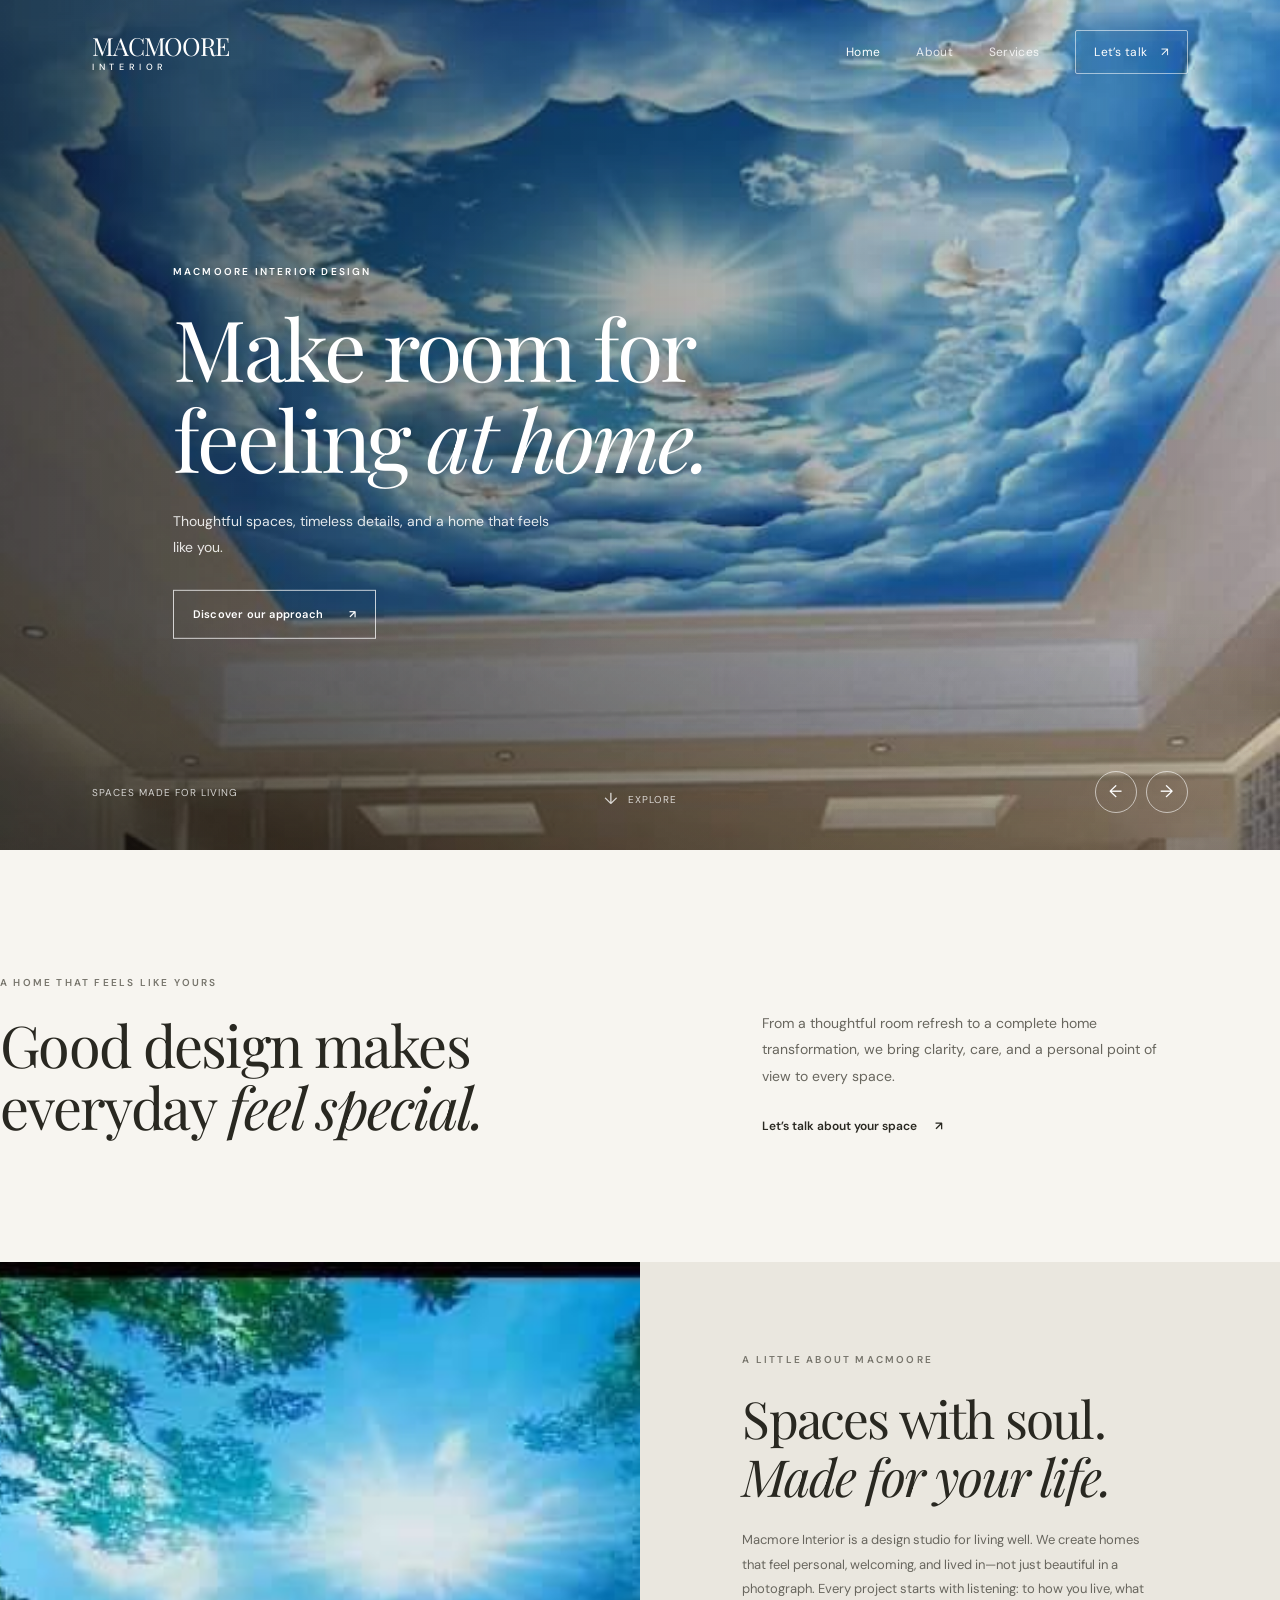
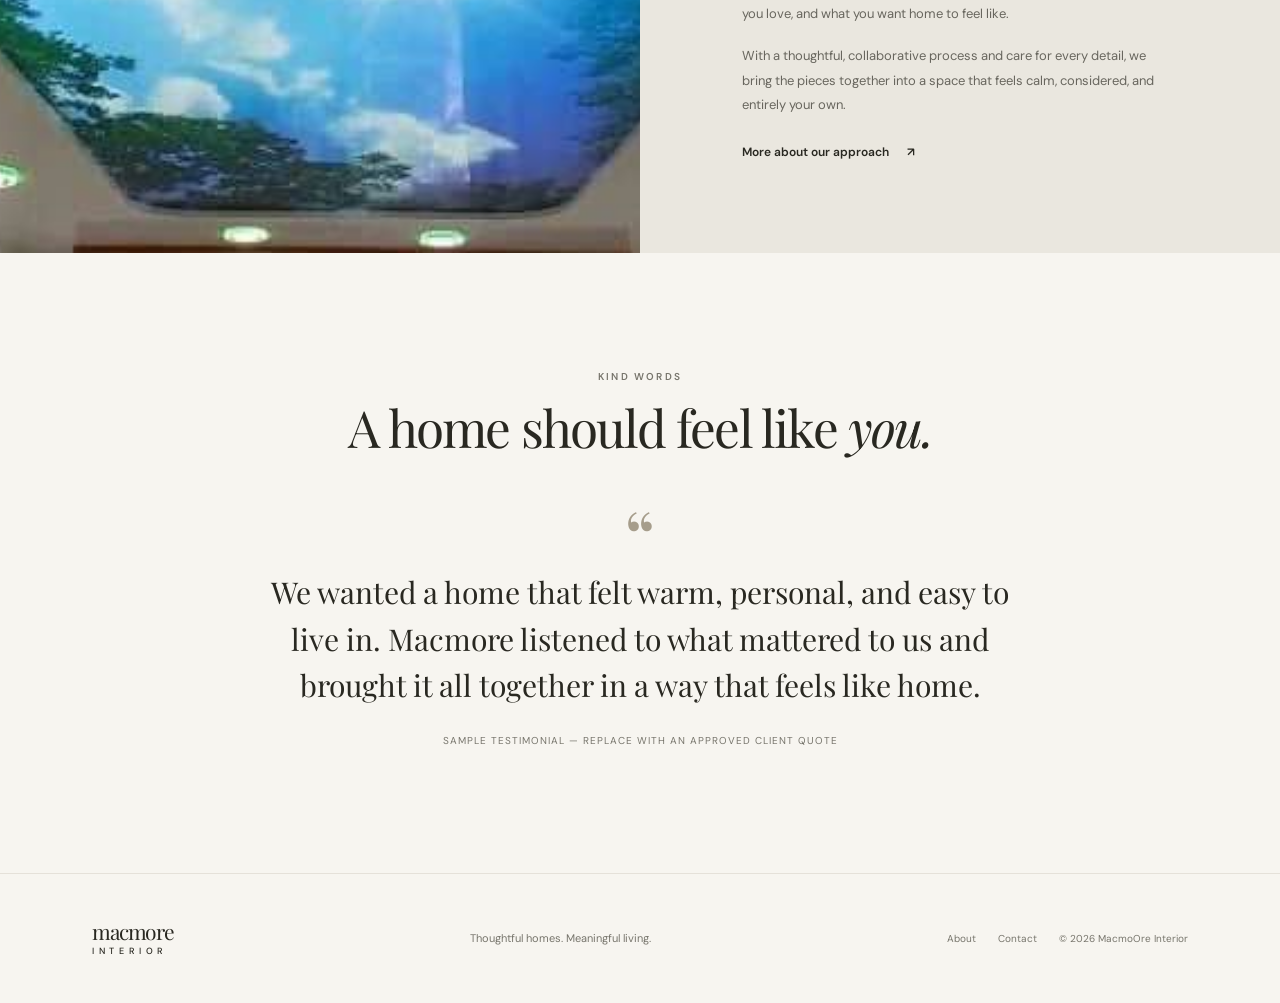
==== commit 88c692fc: "Update index.html" ====
--- a/index.html
+++ b/index.html
@@ -6,7 +6,7 @@
     <meta name="theme-color" content="#27251f">
     <meta name="description" content="Macmore Interior creates thoughtful, timeless homes that feel personal, welcoming, and lived in.">
     <link rel="icon" href="data:,">
-    <title>Macmore Interior | Thoughtful homes, meaningful living</title>
+    <title>Macmoore Interior | Thoughtful homes, meaningful living</title>
     <link rel="preconnect" href="https://fonts.googleapis.com">
     <link rel="preconnect" href="https://fonts.gstatic.com" crossorigin>
     <link href="https://fonts.googleapis.com/css2?family=DM+Sans:wght@400;500;600;700&family=Playfair+Display:wght@400;500;600&display=swap" rel="stylesheet">
@@ -16,7 +16,7 @@
   </head>
   <body class="home-page">
     <header class="site-header home-header">
-      <a class="wordmark" href="index.html" aria-label="Macmore Interior home">macmore<span>interior</span></a>
+      <a class="wordmark" href="index.html" aria-label="Macmore Interior home">MACMOORE<span>INTERIOR</span></a>
       <button class="menu-toggle" type="button" aria-label="Open navigation" aria-expanded="false" aria-controls="primary-navigation">
         <span></span><span></span>
       </button>
@@ -41,7 +41,7 @@
         </div>
         <div class="hero-shade" aria-hidden="true"></div>
         <div class="hero-copy">
-          <p class="eyebrow">MACMORE INTERIOR DESIGN</p>
+          <p class="eyebrow">MACMOORE INTERIOR DESIGN</p>
           <h1>Make room for<br>feeling <em>at home.</em></h1>
           <p>Thoughtful spaces, timeless details, and a home that feels like you.</p>
           <a class="button button-light" href="about.html">Discover our approach <span aria-hidden="true">↗</span></a>
@@ -70,7 +70,7 @@
       <section class="home-about" id="about">
         <div class="home-about-image" role="img" aria-label="A warm, thoughtfully designed living room" style="background-image: url('images/interior image 7.jpeg')"></div>
         <div class="home-about-copy">
-          <p class="eyebrow">A LITTLE ABOUT MACMORE</p>
+          <p class="eyebrow">A LITTLE ABOUT MACMOORE</p>
           <h2>Spaces with soul.<br><em>Made for your life.</em></h2>
           <p>Macmore Interior is a design studio for living well. We create homes that feel personal, welcoming, and lived in—not just beautiful in a photograph. Every project starts with listening: to how you live, what you love, and what you want home to feel like.</p>
           <p>With a thoughtful, collaborative process and care for every detail, we bring the pieces together into a space that feels calm, considered, and entirely your own.</p>
@@ -95,7 +95,7 @@
       <div class="footer-links">
         <a href="about.html">About</a>
         <a href="contact.html">Contact</a>
-        <span>© <span data-year></span> Macmore Interior</span>
+        <span>© <span data-year></span> MacmoOre Interior</span>
       </div>
     </footer>
 
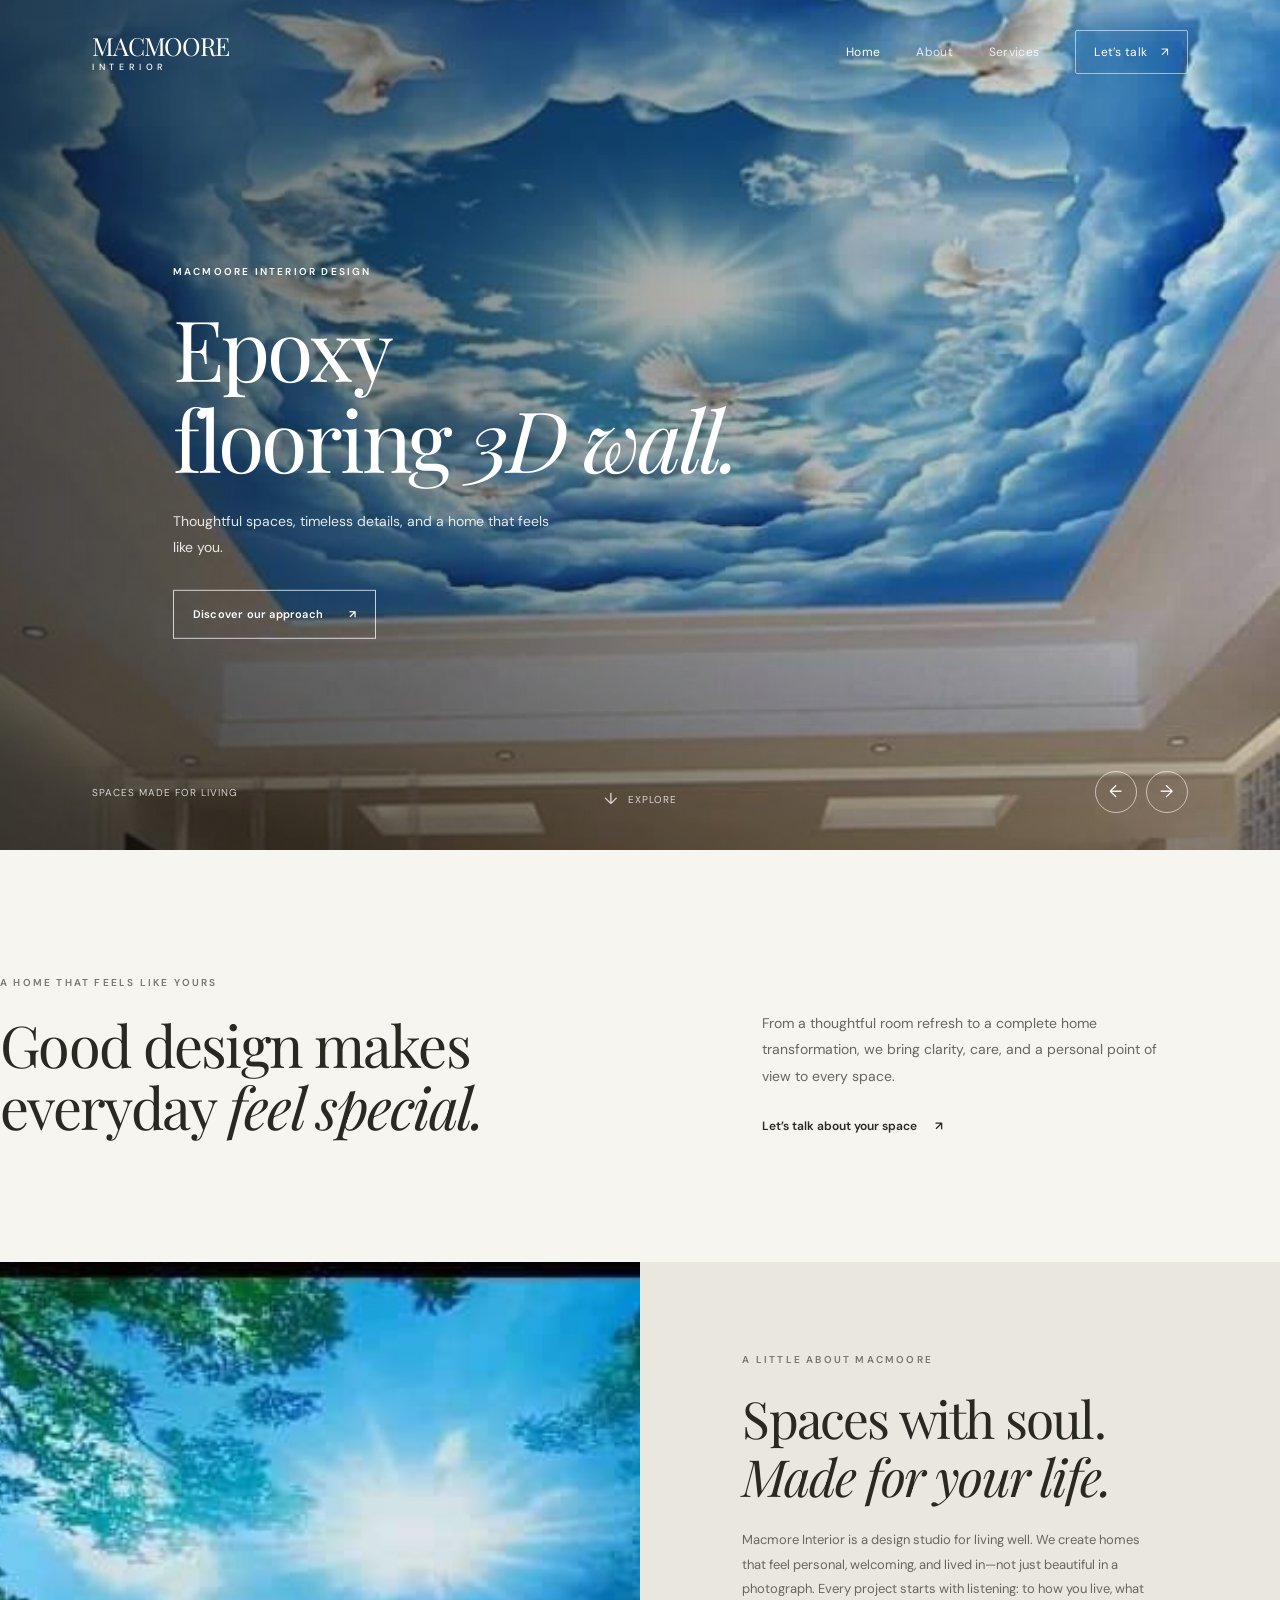
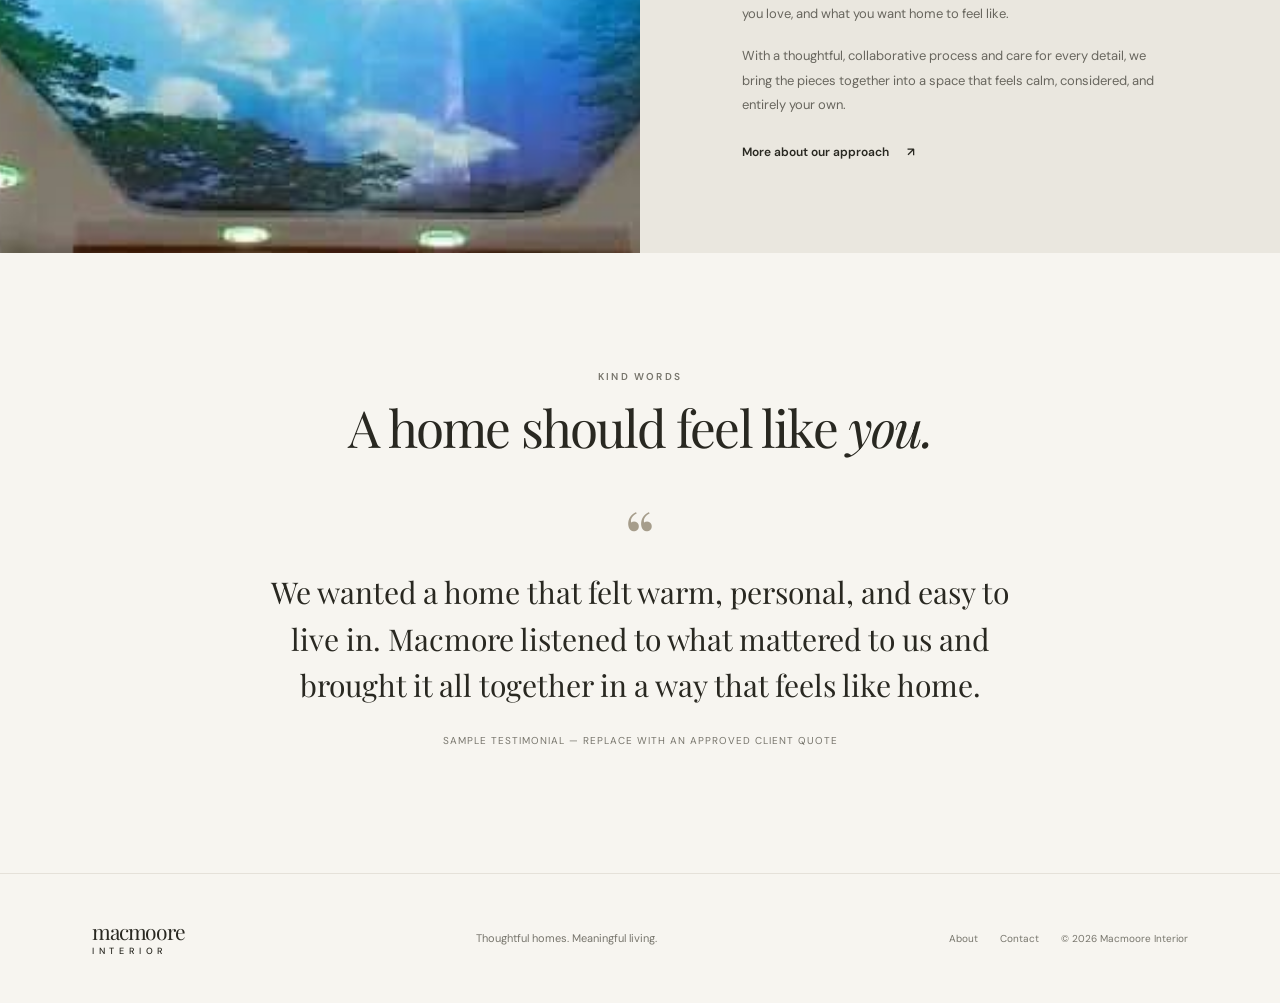
==== commit 921877c7: "Update index.html" ====
--- a/index.html
+++ b/index.html
@@ -42,7 +42,7 @@
         <div class="hero-shade" aria-hidden="true"></div>
         <div class="hero-copy">
           <p class="eyebrow">MACMOORE INTERIOR DESIGN</p>
-          <h1>Make room for<br>feeling <em>at home.</em></h1>
+          <h1>Epoxy <br>flooring <em>3D wall.</em></h1>
           <p>Thoughtful spaces, timeless details, and a home that feels like you.</p>
           <a class="button button-light" href="about.html">Discover our approach <span aria-hidden="true">↗</span></a>
         </div>
@@ -90,12 +90,12 @@
     </main>
 
     <footer class="site-footer">
-      <a class="wordmark footer-wordmark" href="index.html">macmore<span>interior</span></a>
+      <a class="wordmark footer-wordmark" href="index.html">macmoore<span>interior</span></a>
       <p>Thoughtful homes. Meaningful living.</p>
       <div class="footer-links">
         <a href="about.html">About</a>
         <a href="contact.html">Contact</a>
-        <span>© <span data-year></span> MacmoOre Interior</span>
+        <span>© <span data-year></span> Macmoore Interior</span>
       </div>
     </footer>
 
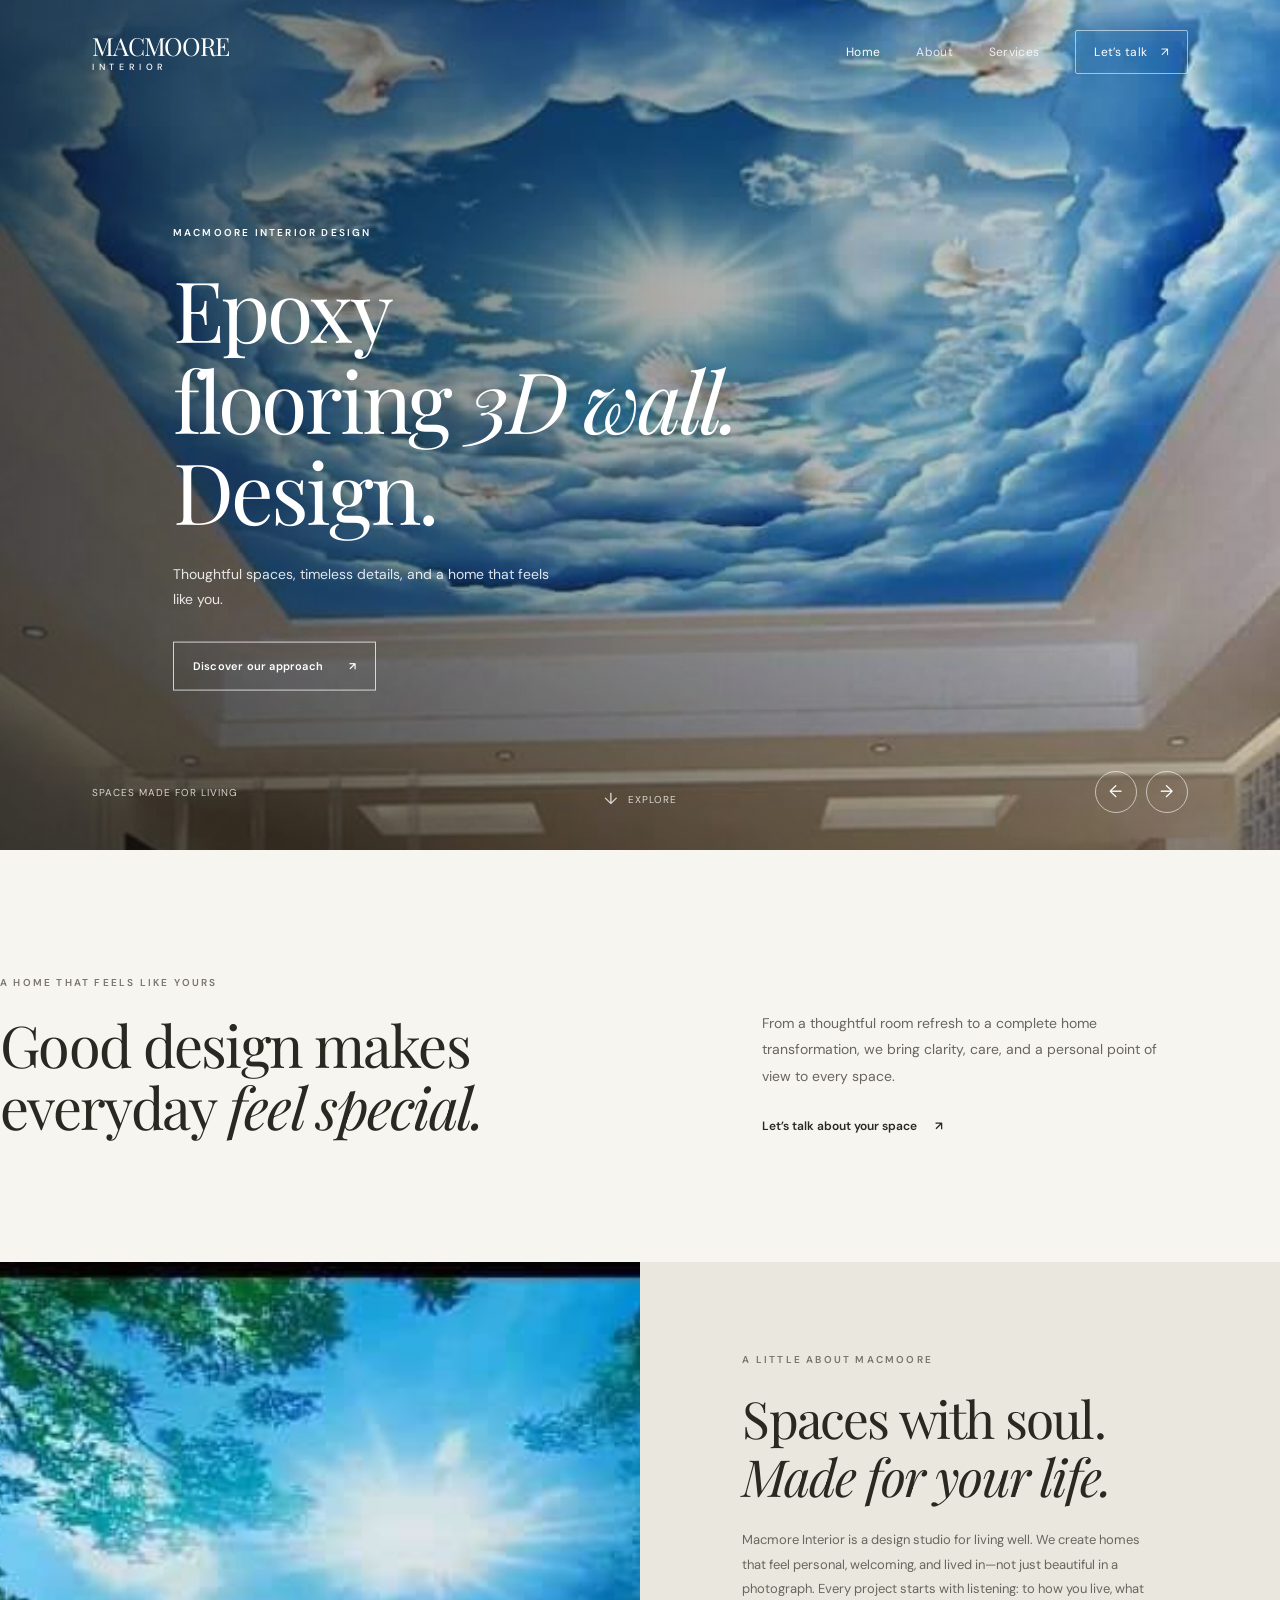
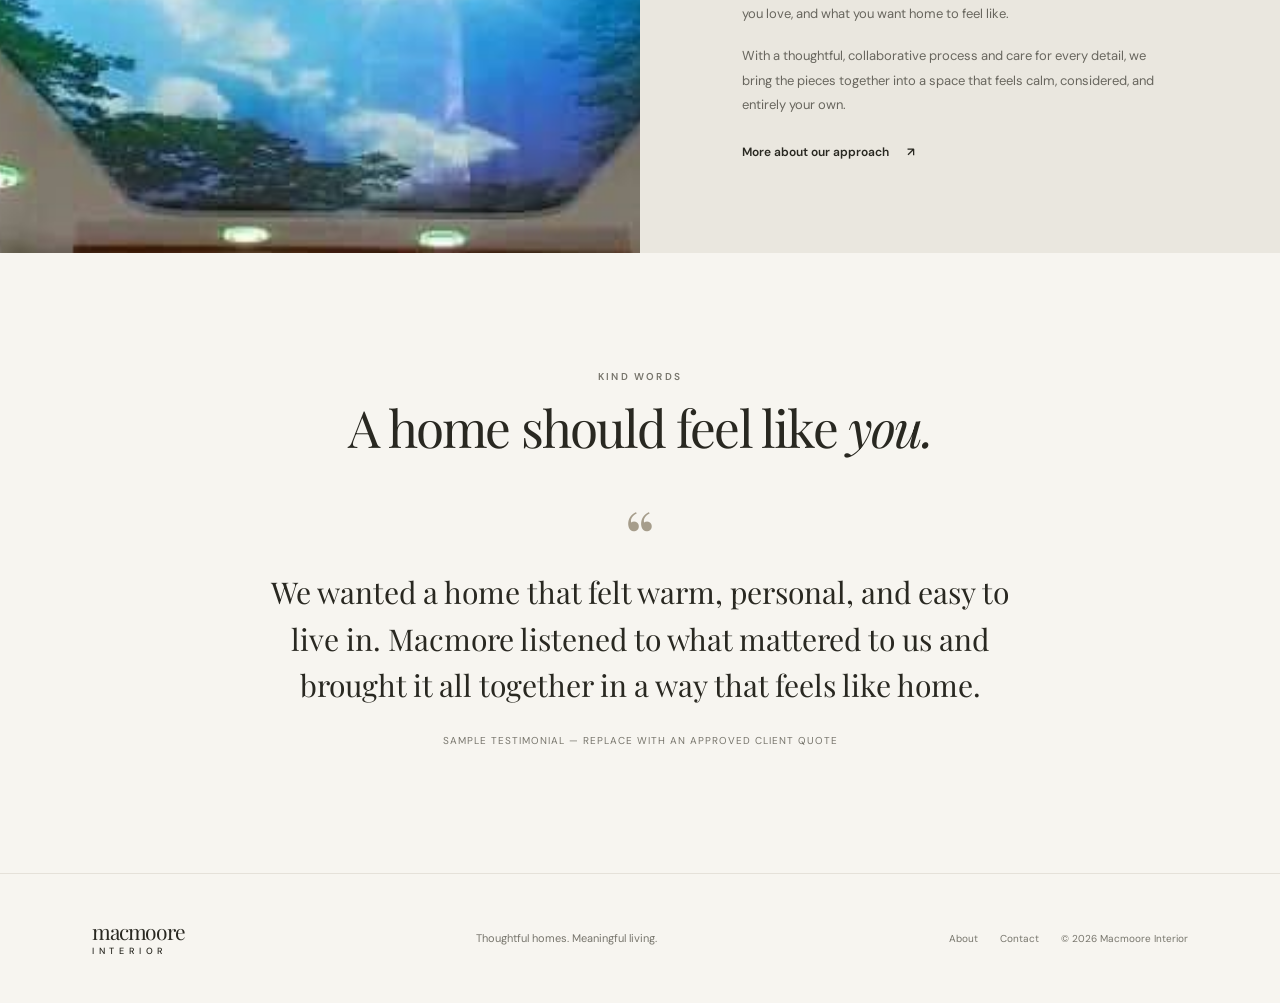
==== commit 7b208a01: "Update index.html" ====
--- a/index.html
+++ b/index.html
@@ -42,7 +42,7 @@
         <div class="hero-shade" aria-hidden="true"></div>
         <div class="hero-copy">
           <p class="eyebrow">MACMOORE INTERIOR DESIGN</p>
-          <h1>Epoxy <br>flooring <em>3D wall.</em></h1>
+          <h1>Epoxy <br>flooring <em>3D wall.</em> <span>Design. </span> </h1>
           <p>Thoughtful spaces, timeless details, and a home that feels like you.</p>
           <a class="button button-light" href="about.html">Discover our approach <span aria-hidden="true">↗</span></a>
         </div>
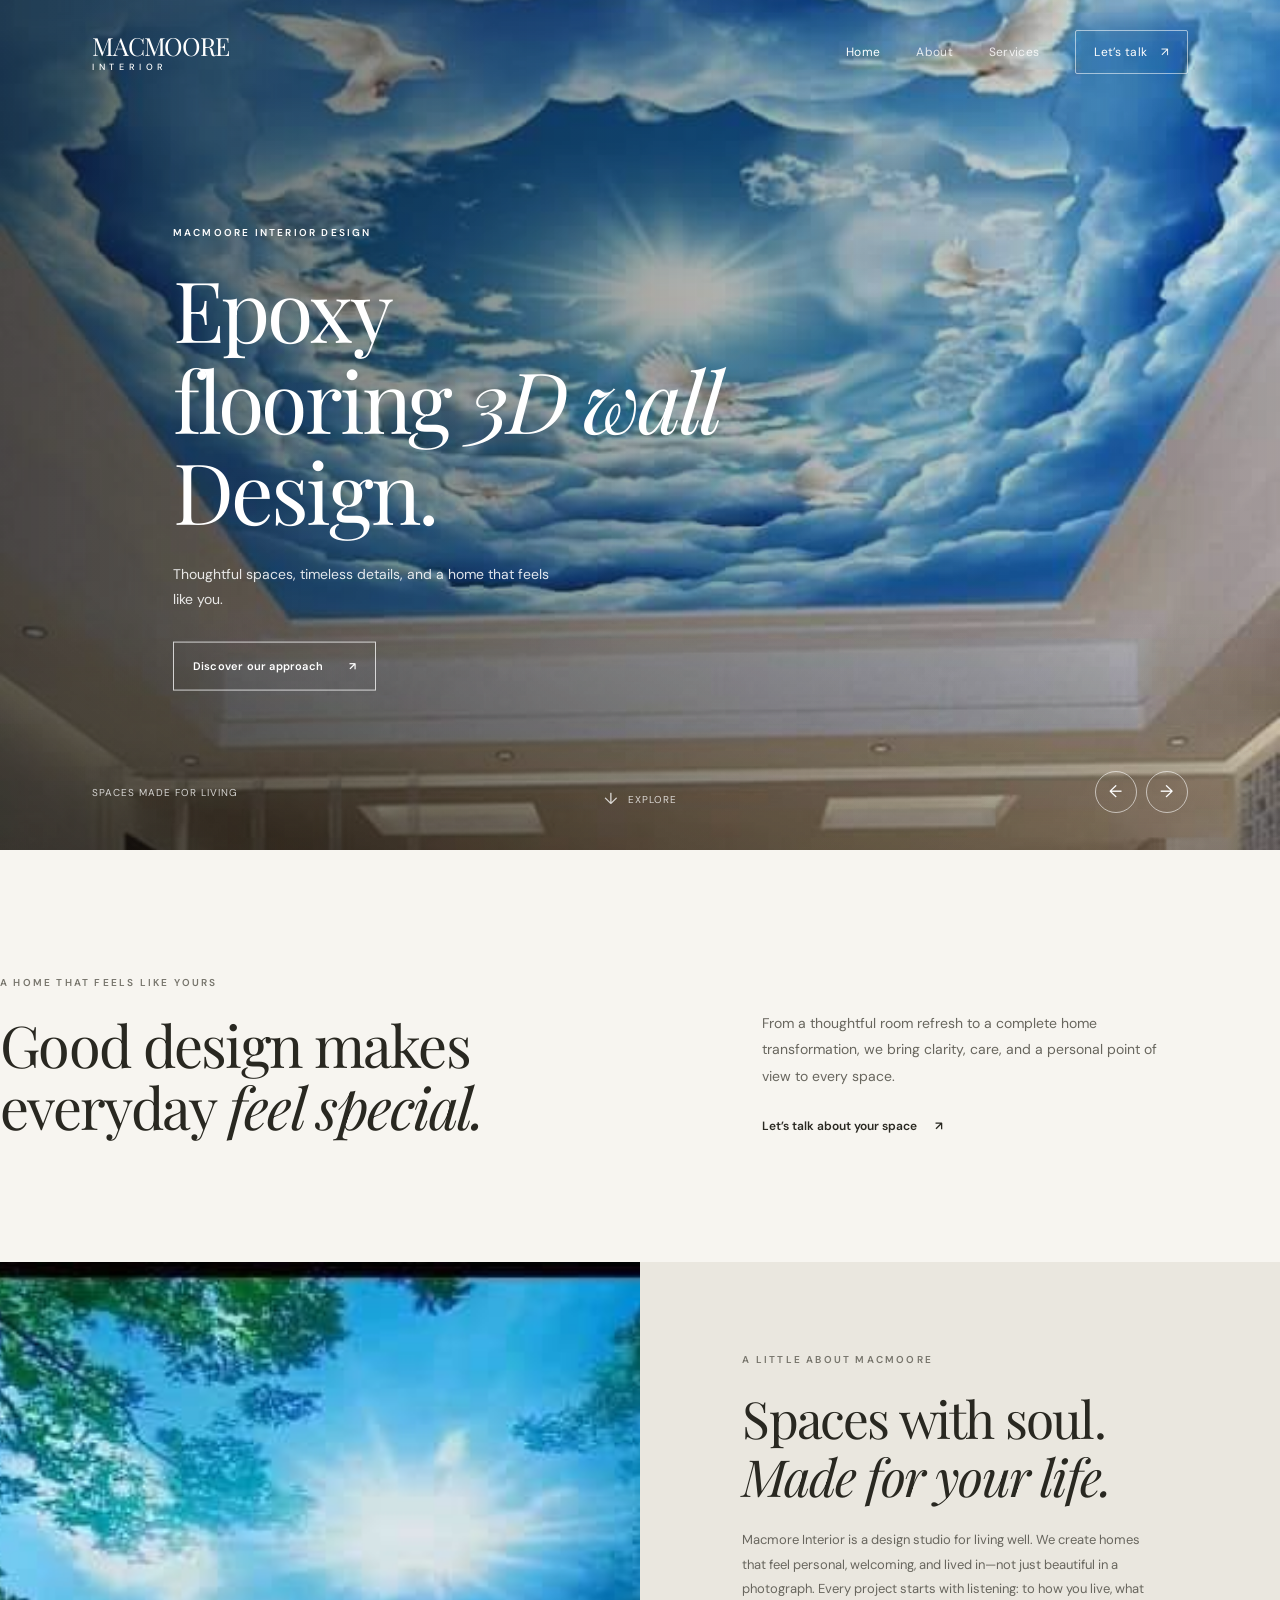
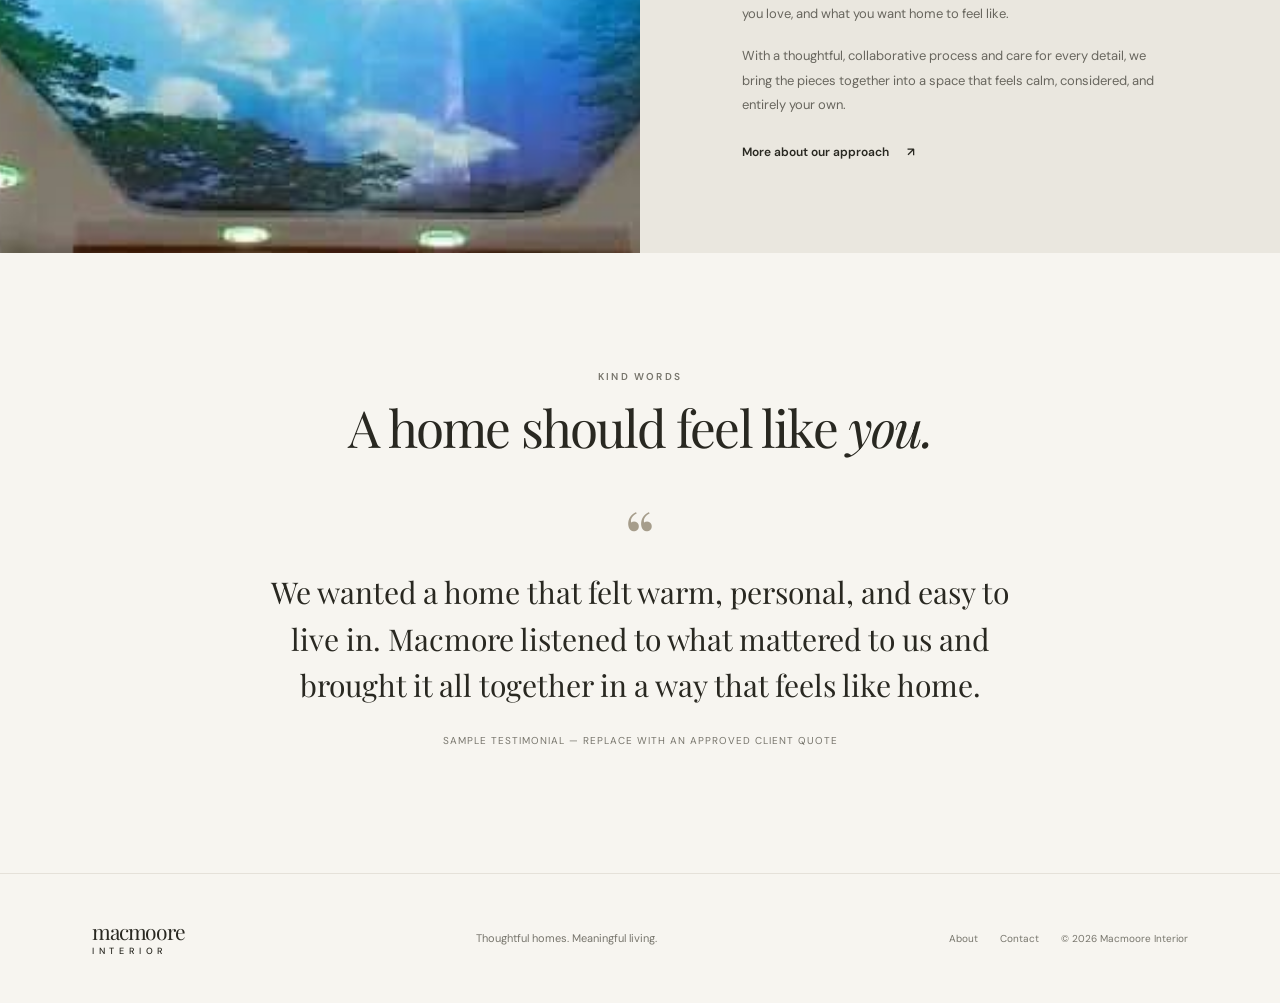
==== commit 810e7718: "Update index.html" ====
--- a/index.html
+++ b/index.html
@@ -42,7 +42,7 @@
         <div class="hero-shade" aria-hidden="true"></div>
         <div class="hero-copy">
           <p class="eyebrow">MACMOORE INTERIOR DESIGN</p>
-          <h1>Epoxy <br>flooring <em>3D wall.</em> <span>Design. </span> </h1>
+          <h1>Epoxy <br>flooring <em>3D wall</em> <span>Design. </span> </h1>
           <p>Thoughtful spaces, timeless details, and a home that feels like you.</p>
           <a class="button button-light" href="about.html">Discover our approach <span aria-hidden="true">↗</span></a>
         </div>
